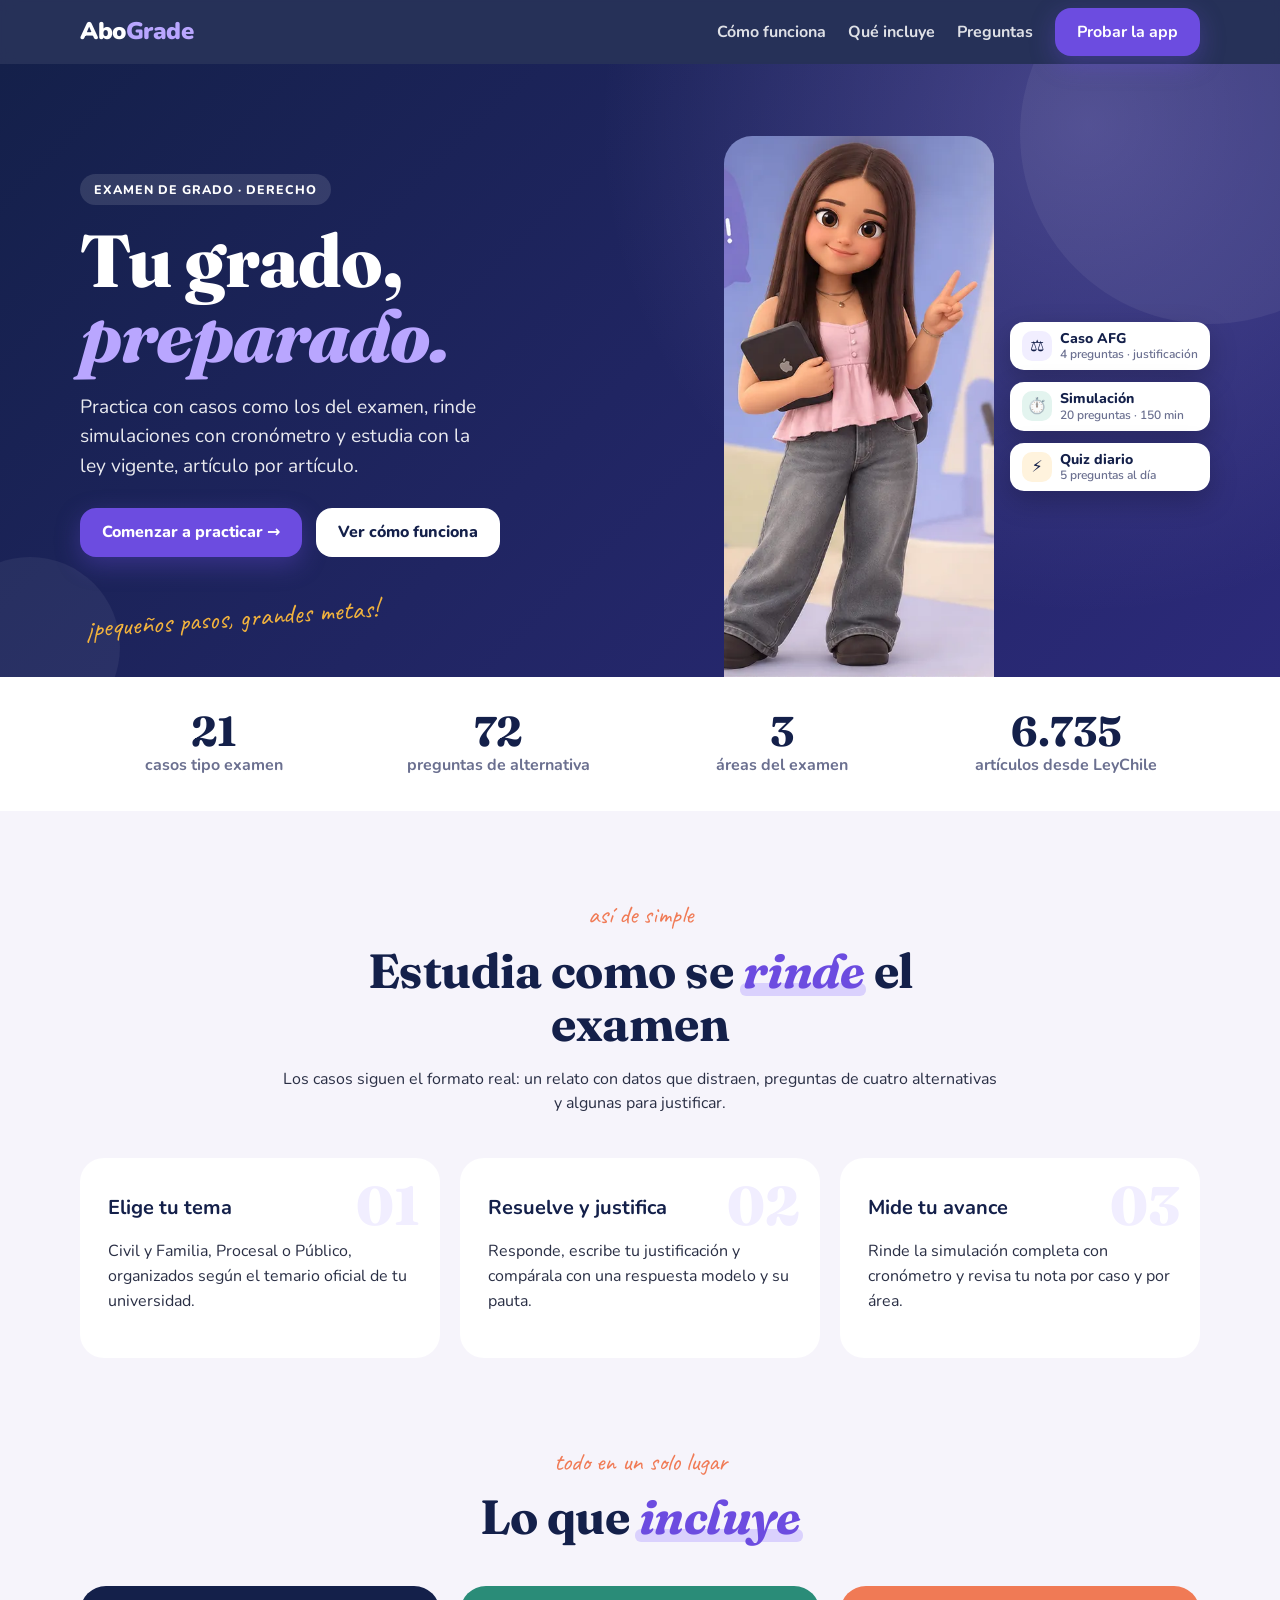
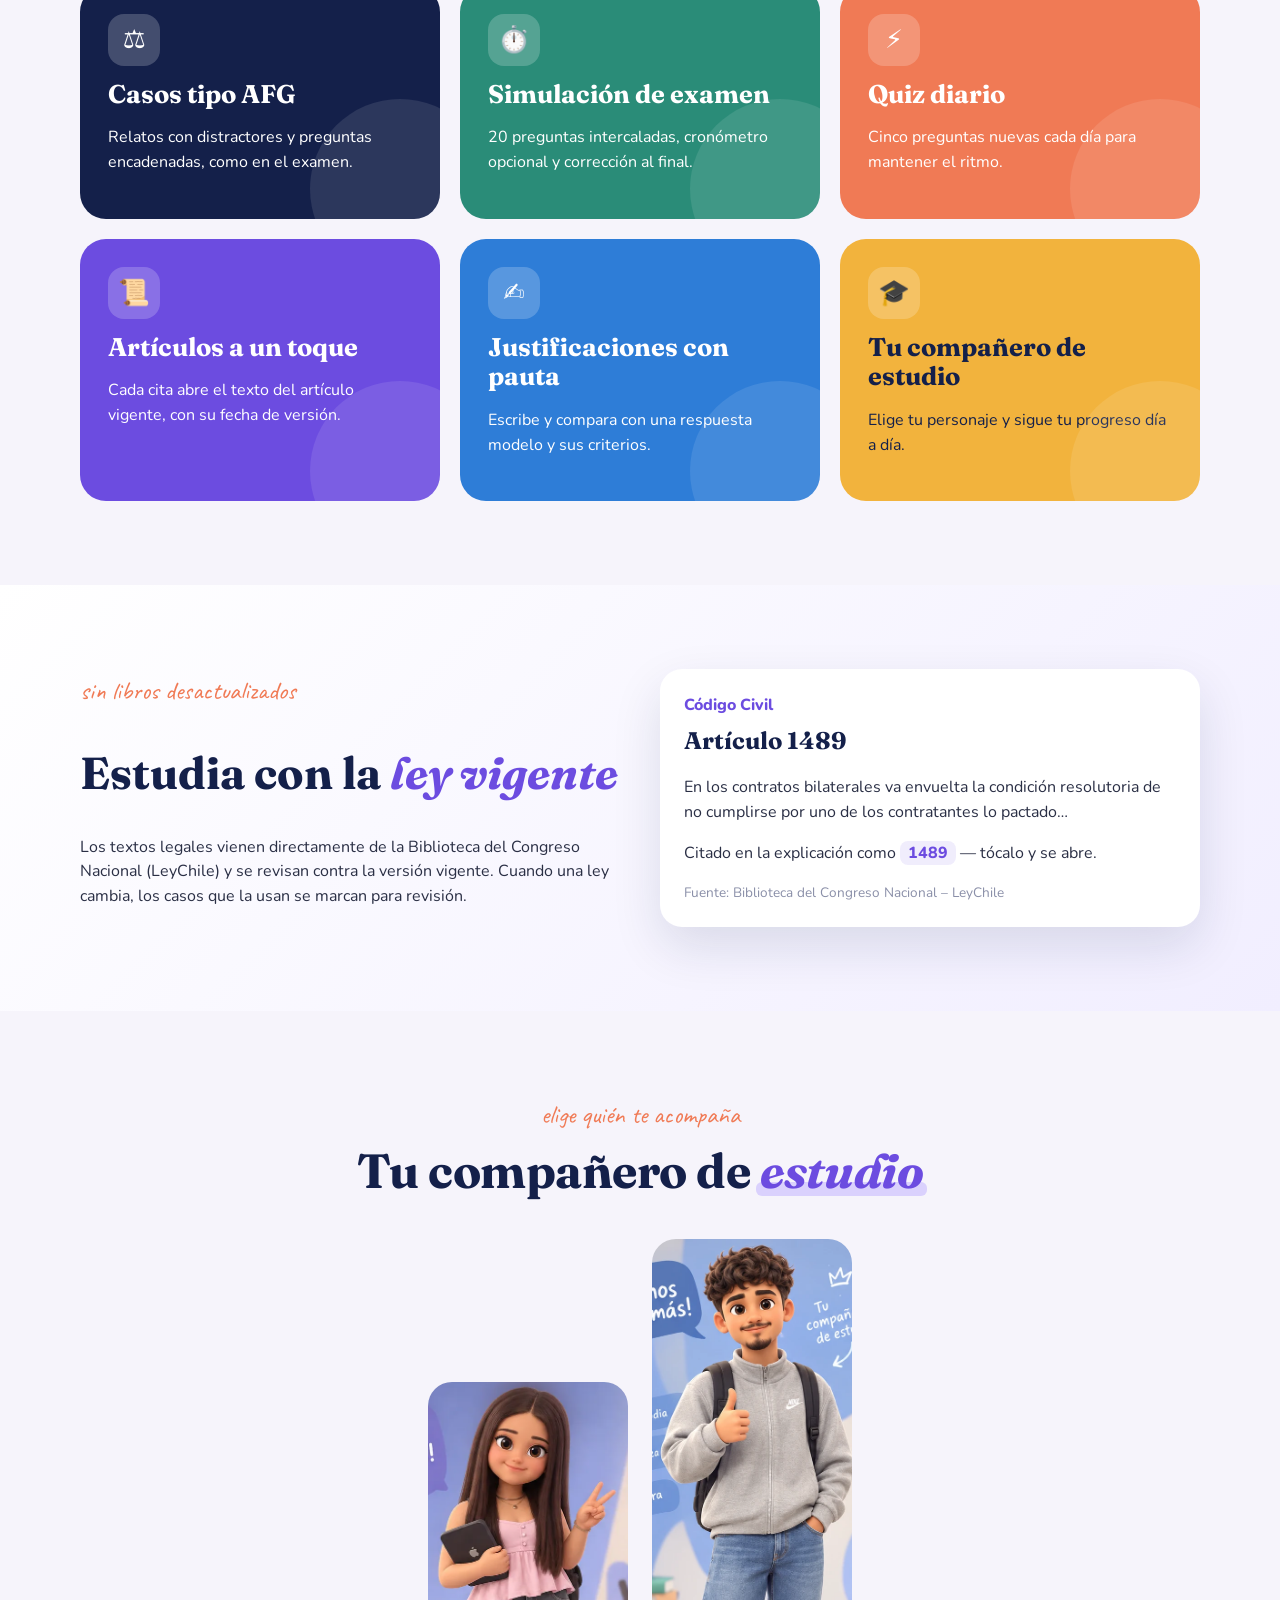
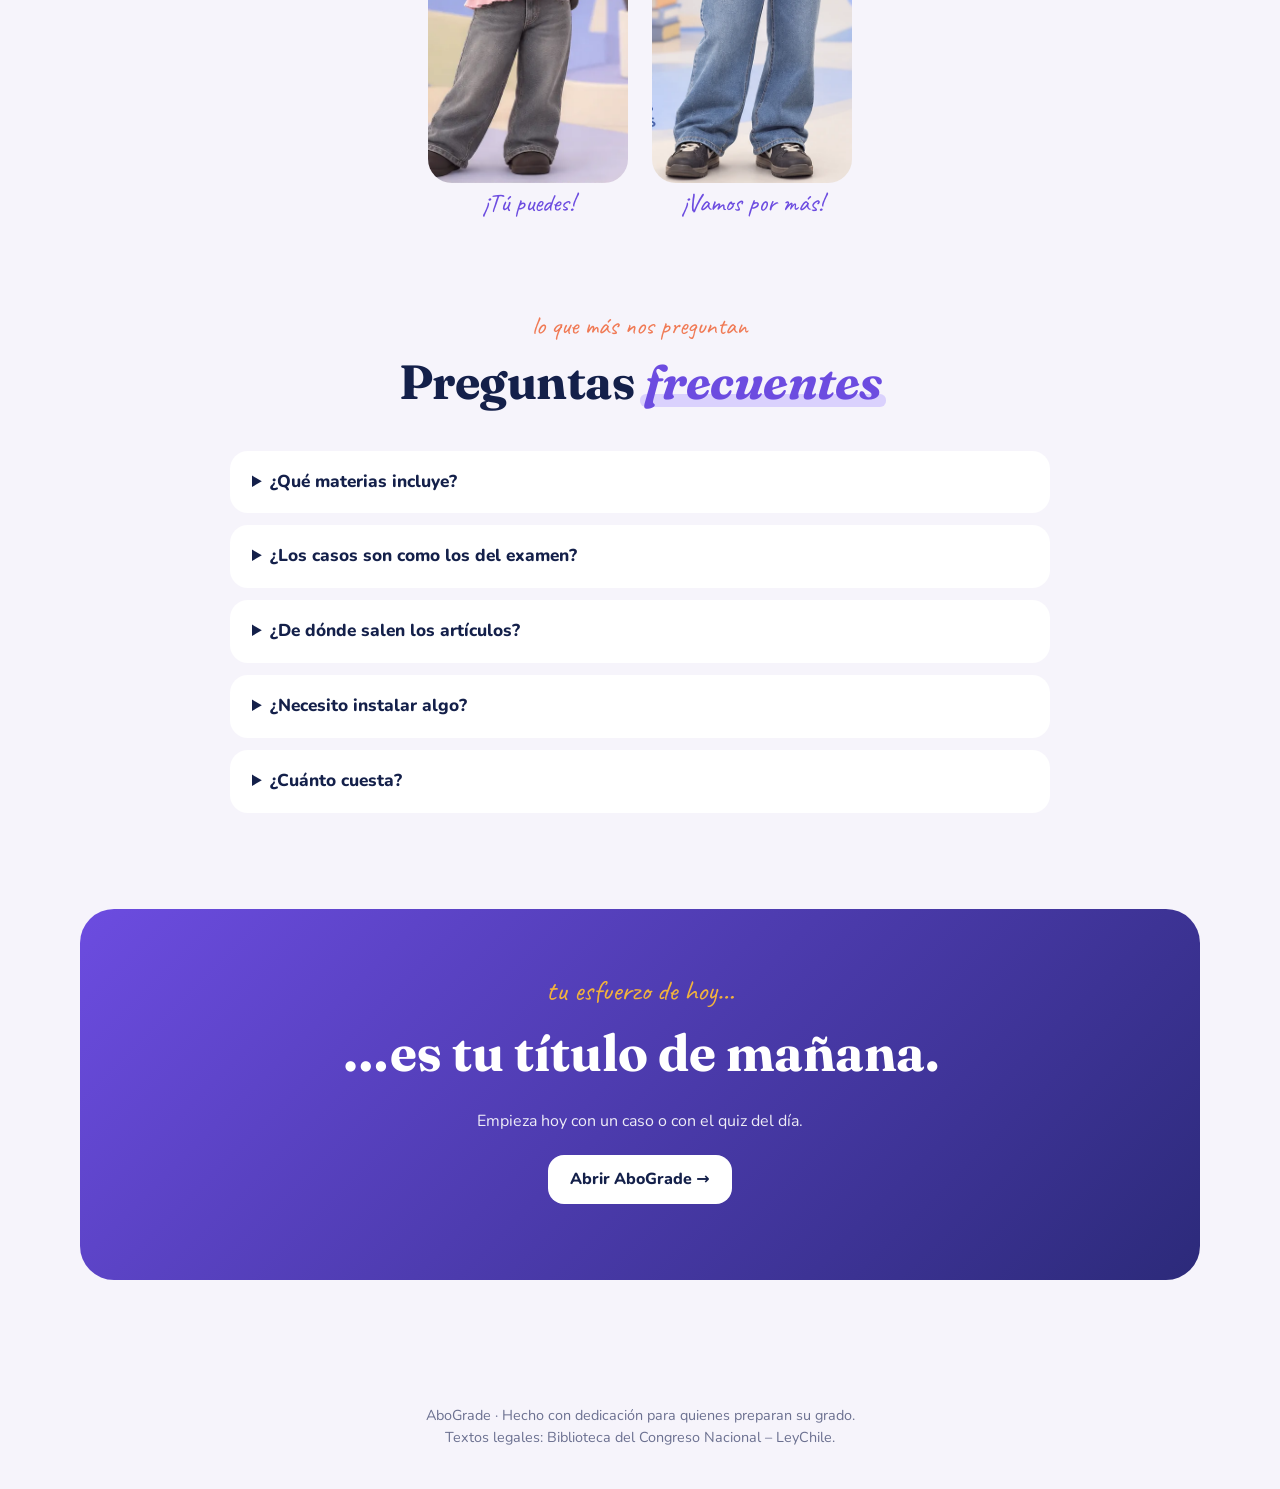
==== index.html @ 37ee451d "Publicacion de prueba: pagina publica y app AboGrade" ====
<!doctype html>
<html lang="es">
<head>
<meta charset="utf-8">
<meta name="viewport" content="width=device-width, initial-scale=1">
<meta name="robots" content="noindex, nofollow">
<title>AboGrade · Tu grado, preparado</title>
<meta name="description" content="Practica para el examen de grado de Derecho con casos tipo AFG, simulaciones de examen y artículos vigentes desde LeyChile.">
<link rel="preconnect" href="https://fonts.googleapis.com">
<link rel="preconnect" href="https://fonts.gstatic.com" crossorigin>
<link href="https://fonts.googleapis.com/css2?family=Caveat:wght@600;700&family=Fraunces:ital,opsz,wght@0,9..144,600;0,9..144,800;1,9..144,600;1,9..144,800&family=Nunito:wght@400;600;700;800;900&display=swap" rel="stylesheet">
<style>
  :root {
    --marino: #14204A; --marino2: #2C2A7A; --morado: #6C4CE0; --lila: #B9A6FF; --lila-suave: #F1EEFF;
    --coral: #F07A55; --verde: #2A8C78; --dorado: #F2B33D; --fondo: #F6F4FB; --texto: #2a2f45;
  }
  * { box-sizing: border-box; }
  html { scroll-behavior: smooth; }
  body { margin: 0; background: var(--fondo); color: var(--texto); font-family: 'Nunito', system-ui, sans-serif; line-height: 1.55; }
  a { color: inherit; }
  .contenedor { width: min(1120px, 100% - 32px); margin-inline: auto; }
  .serif { font-family: 'Fraunces', Georgia, serif; }
  .mano { font-family: 'Caveat', cursive; }
  em.marca { font-style: italic; color: var(--morado); position: relative; white-space: nowrap; }
  em.marca::after { content: ""; position: absolute; left: -2%; right: -2%; bottom: 0.08em; height: 0.28em; background: var(--lila); opacity: .45; z-index: -1; border-radius: 6px; }

  /* Navegación */
  nav { position: sticky; top: 0; z-index: 10; background: rgba(20,32,74,.92); backdrop-filter: blur(8px); }
  nav .contenedor { display: flex; align-items: center; justify-content: space-between; height: 64px; }
  .logo { font-weight: 900; font-size: 1.5rem; color: #fff; text-decoration: none; letter-spacing: -.5px; }
  .logo span { color: var(--lila); }
  .menu { display: flex; gap: 22px; align-items: center; }
  .menu a { color: #fff; text-decoration: none; font-weight: 700; opacity: .85; }
  .menu a:hover { opacity: 1; }
  .boton { display: inline-flex; align-items: center; gap: 8px; background: var(--morado); color: #fff !important; padding: 12px 22px; border-radius: 16px; font-weight: 800; text-decoration: none; opacity: 1 !important; box-shadow: 0 8px 24px rgba(108,76,224,.35); transition: transform .15s; }
  .boton:hover { transform: translateY(-2px); }
  .boton.claro { background: #fff; color: var(--marino) !important; box-shadow: none; }

  /* Portada */
  .portada { background: radial-gradient(circle at 85% 10%, rgba(185,166,255,.25), transparent 40%), linear-gradient(135deg, var(--marino), var(--marino2)); color: #fff; overflow: hidden; position: relative; }
  .portada .contenedor { display: grid; grid-template-columns: 1.15fr .85fr; gap: 24px; align-items: center; padding: 72px 0 0; }
  .etiqueta { display: inline-block; background: rgba(255,255,255,.12); padding: 6px 14px; border-radius: 999px; font-weight: 800; letter-spacing: .08em; font-size: .78rem; text-transform: uppercase; }
  .portada h1 { font-family: 'Fraunces', Georgia, serif; font-weight: 800; font-size: clamp(2.6rem, 6vw, 4.6rem); line-height: 1.02; margin: 18px 0 14px; letter-spacing: -1px; }
  .portada h1 em { font-style: italic; color: var(--lila); }
  .portada p.bajada { font-size: 1.2rem; max-width: 34ch; opacity: .9; }
  .acciones { display: flex; gap: 14px; flex-wrap: wrap; margin: 26px 0 40px; }
  .nota-mano { font-family: 'Caveat', cursive; font-size: 1.7rem; color: var(--dorado); transform: rotate(-4deg); display: inline-block; margin-left: 6px; }
  /* Personaje y, a su lado (nunca encima), tres tarjetas pequeñas */
  .escena { align-self: end; display: flex; align-items: center; justify-content: center; gap: 16px; }
  .escena img { width: min(280px, 58%); border-radius: 28px 28px 0 0; display: block; align-self: end; }
  .chips { display: flex; flex-direction: column; gap: 12px; }
  .flotante { background: #fff; color: var(--marino); border-radius: 14px; padding: 8px 12px; box-shadow: 0 10px 28px rgba(0,0,0,.22); font-weight: 800; font-size: .88rem; line-height: 1.25; display: flex; gap: 8px; align-items: center; animation: flotar 4s ease-in-out infinite; white-space: nowrap; }
  .flotante small { display: block; font-weight: 600; color: #6b7090; font-size: .75rem; }
  .flotante .ico { width: 30px; height: 30px; border-radius: 10px; display: grid; place-items: center; font-size: 1rem; flex: none; }
  .f2 { animation-delay: -1.5s; } .f3 { animation-delay: -3s; }
  @keyframes flotar { 50% { transform: translateY(-10px); } }
  .burbuja { position: absolute; border-radius: 50%; background: rgba(255,255,255,.06); }

  /* Cifras */
  .cifras { background: #fff; }
  .cifras .contenedor { display: grid; grid-template-columns: repeat(4, 1fr); gap: 16px; padding: 34px 0; text-align: center; }
  .cifra b { font-family: 'Fraunces', Georgia, serif; font-size: 2.6rem; color: var(--marino); display: block; line-height: 1; }
  .cifra span { color: #6b7090; font-weight: 700; }

  /* Secciones */
  section.bloque { padding: 84px 0; }
  .titulo-seccion { text-align: center; max-width: 720px; margin: 0 auto 42px; }
  .titulo-seccion h2 { font-family: 'Fraunces', Georgia, serif; font-size: clamp(2rem, 4vw, 3rem); color: var(--marino); line-height: 1.1; margin: 10px 0; letter-spacing: -.5px; }
  .titulo-seccion .mano { font-size: 1.6rem; color: var(--coral); }
  .pasos { display: grid; grid-template-columns: repeat(3, 1fr); gap: 20px; }
  .paso { background: #fff; border-radius: 24px; padding: 28px; position: relative; }
  .paso .num { font-family: 'Fraunces', Georgia, serif; font-size: 3.4rem; font-weight: 800; color: var(--lila-suave); position: absolute; right: 20px; top: 6px; }
  .paso h3 { color: var(--marino); margin: 6px 0; font-size: 1.25rem; }

  .tarjetas { display: grid; grid-template-columns: repeat(3, 1fr); gap: 20px; }
  .tarjeta { border-radius: 26px; padding: 28px; color: #fff; position: relative; overflow: hidden; min-height: 230px; }
  .tarjeta h3 { font-family: 'Fraunces', Georgia, serif; font-size: 1.6rem; margin: 14px 0 8px; line-height: 1.15; }
  .tarjeta .ico { font-size: 1.6rem; width: 52px; height: 52px; border-radius: 16px; background: rgba(255,255,255,.2); display: grid; place-items: center; }
  .tarjeta::after { content: ""; position: absolute; width: 180px; height: 180px; border-radius: 50%; background: rgba(255,255,255,.1); right: -50px; bottom: -60px; }
  .t-marino { background: var(--marino); } .t-coral { background: var(--coral); } .t-verde { background: var(--verde); }
  .t-morado { background: var(--morado); } .t-dorado { background: var(--dorado); color: var(--marino); } .t-azul { background: #2E7DD7; }

  .ley { background: linear-gradient(135deg, #fff, var(--lila-suave)); }
  .ley .contenedor { display: grid; grid-template-columns: 1fr 1fr; gap: 40px; align-items: center; }
  .ley h2 { font-family: 'Fraunces', Georgia, serif; font-size: clamp(2rem, 4vw, 2.8rem); color: var(--marino); line-height: 1.1; }
  .articulo { background: #fff; border-radius: 22px; padding: 24px; box-shadow: 0 20px 50px rgba(20,32,74,.12); }
  .articulo .norma { color: var(--morado); font-weight: 800; }
  .articulo h4 { font-family: 'Fraunces', Georgia, serif; font-size: 1.5rem; margin: 4px 0 10px; color: var(--marino); }
  .articulo .fuente { color: #8a8fa8; font-size: .85rem; margin-top: 12px; }
  .cita { background: rgba(108,76,224,.1); color: var(--morado); font-weight: 800; padding: 1px 8px; border-radius: 8px; }

  .personajes { display: flex; gap: 24px; justify-content: center; align-items: end; flex-wrap: wrap; }
  .personaje { text-align: center; }
  .personaje img { width: 200px; border-radius: 24px; display: block; }
  .personaje .mano { font-size: 1.6rem; color: var(--morado); }

  details { background: #fff; border-radius: 18px; padding: 18px 22px; margin-bottom: 12px; }
  summary { font-weight: 800; color: var(--marino); cursor: pointer; font-size: 1.08rem; }
  details p { margin: 10px 0 0; }

  .final { background: linear-gradient(135deg, var(--morado), var(--marino2)); color: #fff; text-align: center; border-radius: 34px; padding: 60px 24px; }
  .final h2 { font-family: 'Fraunces', Georgia, serif; font-size: clamp(2rem, 5vw, 3.2rem); margin: 0 0 10px; }
  footer { padding: 40px 0; color: #6b7090; font-size: .9rem; text-align: center; }

  @media (max-width: 860px) {
    .portada .contenedor, .ley .contenedor { grid-template-columns: 1fr; }
    .pasos, .tarjetas { grid-template-columns: 1fr; }
    .cifras .contenedor { grid-template-columns: repeat(2, 1fr); }
    .menu a:not(.boton) { display: none; }
    .escena { flex-direction: column; gap: 14px; }
    .escena img { width: min(260px, 72%); order: 2; }
    .chips { flex-direction: row; flex-wrap: wrap; justify-content: center; gap: 8px; order: 1; }
    .flotante { font-size: .8rem; padding: 6px 10px; }
    .flotante .ico { width: 26px; height: 26px; }
  }
</style>
</head>
<body>

<nav>
  <div class="contenedor">
    <a class="logo" href="#">Abo<span>Grade</span></a>
    <div class="menu">
      <a href="#como">Cómo funciona</a>
      <a href="#que">Qué incluye</a>
      <a href="#preguntas">Preguntas</a>
      <a class="boton" href="app/">Probar la app</a>
    </div>
  </div>
</nav>

<header class="portada">
  <div class="burbuja" style="width:380px;height:380px;right:-120px;top:-120px"></div>
  <div class="burbuja" style="width:180px;height:180px;left:-60px;bottom:-60px"></div>
  <div class="contenedor">
    <div>
      <span class="etiqueta">Examen de grado · Derecho</span>
      <h1>Tu grado,<br><em>preparado.</em></h1>
      <p class="bajada">Practica con casos como los del examen, rinde simulaciones con cronómetro y estudia con la ley vigente, artículo por artículo.</p>
      <div class="acciones">
        <a class="boton" href="app/">Comenzar a practicar →</a>
        <a class="boton claro" href="#como">Ver cómo funciona</a>
      </div>
      <span class="nota-mano">¡pequeños pasos, grandes metas!</span>
    </div>
    <div class="escena">
      <img src="img/chica.png" alt="Personaje de AboGrade con una tablet, haciendo el signo de la victoria">
      <div class="chips">
      <div class="flotante f1"><div class="ico" style="background:#F1EEFF">⚖️</div><div>Caso AFG<small>4 preguntas · justificación</small></div></div>
      <div class="flotante f2"><div class="ico" style="background:#E3F4EF">⏱️</div><div>Simulación<small>20 preguntas · 150 min</small></div></div>
      <div class="flotante f3"><div class="ico" style="background:#FFF3DD">⚡</div><div>Quiz diario<small>5 preguntas al día</small></div></div>
      </div>
    </div>
  </div>
</header>

<div class="cifras">
  <div class="contenedor">
    <div class="cifra"><b>21</b><span>casos tipo examen</span></div>
    <div class="cifra"><b>72</b><span>preguntas de alternativa</span></div>
    <div class="cifra"><b>3</b><span>áreas del examen</span></div>
    <div class="cifra"><b>6.735</b><span>artículos desde LeyChile</span></div>
  </div>
</div>

<section class="bloque" id="como">
  <div class="contenedor">
    <div class="titulo-seccion">
      <span class="mano">así de simple</span>
      <h2>Estudia como se <em class="marca">rinde</em> el examen</h2>
      <p>Los casos siguen el formato real: un relato con datos que distraen, preguntas de cuatro alternativas y algunas para justificar.</p>
    </div>
    <div class="pasos">
      <div class="paso"><span class="num">01</span><h3>Elige tu tema</h3><p>Civil y Familia, Procesal o Público, organizados según el temario oficial de tu universidad.</p></div>
      <div class="paso"><span class="num">02</span><h3>Resuelve y justifica</h3><p>Responde, escribe tu justificación y compárala con una respuesta modelo y su pauta.</p></div>
      <div class="paso"><span class="num">03</span><h3>Mide tu avance</h3><p>Rinde la simulación completa con cronómetro y revisa tu nota por caso y por área.</p></div>
    </div>
  </div>
</section>

<section class="bloque" id="que" style="padding-top:0">
  <div class="contenedor">
    <div class="titulo-seccion">
      <span class="mano">todo en un solo lugar</span>
      <h2>Lo que <em class="marca">incluye</em></h2>
    </div>
    <div class="tarjetas">
      <div class="tarjeta t-marino"><div class="ico">⚖️</div><h3>Casos tipo AFG</h3><p>Relatos con distractores y preguntas encadenadas, como en el examen.</p></div>
      <div class="tarjeta t-verde"><div class="ico">⏱️</div><h3>Simulación de examen</h3><p>20 preguntas intercaladas, cronómetro opcional y corrección al final.</p></div>
      <div class="tarjeta t-coral"><div class="ico">⚡</div><h3>Quiz diario</h3><p>Cinco preguntas nuevas cada día para mantener el ritmo.</p></div>
      <div class="tarjeta t-morado"><div class="ico">📜</div><h3>Artículos a un toque</h3><p>Cada cita abre el texto del artículo vigente, con su fecha de versión.</p></div>
      <div class="tarjeta t-azul"><div class="ico">✍️</div><h3>Justificaciones con pauta</h3><p>Escribe y compara con una respuesta modelo y sus criterios.</p></div>
      <div class="tarjeta t-dorado"><div class="ico">🎓</div><h3>Tu compañero de estudio</h3><p>Elige tu personaje y sigue tu progreso día a día.</p></div>
    </div>
  </div>
</section>

<section class="bloque ley">
  <div class="contenedor">
    <div>
      <span class="mano" style="font-size:1.6rem;color:var(--coral)">sin libros desactualizados</span>
      <h2>Estudia con la <em class="marca">ley vigente</em></h2>
      <p>Los textos legales vienen directamente de la Biblioteca del Congreso Nacional (LeyChile) y se revisan contra la versión vigente. Cuando una ley cambia, los casos que la usan se marcan para revisión.</p>
    </div>
    <div class="articulo">
      <div class="norma">Código Civil</div>
      <h4>Artículo 1489</h4>
      <p>En los contratos bilaterales va envuelta la condición resolutoria de no cumplirse por uno de los contratantes lo pactado…</p>
      <p>Citado en la explicación como <span class="cita">1489</span> — tócalo y se abre.</p>
      <div class="fuente">Fuente: Biblioteca del Congreso Nacional – LeyChile</div>
    </div>
  </div>
</section>

<section class="bloque">
  <div class="contenedor">
    <div class="titulo-seccion">
      <span class="mano">elige quién te acompaña</span>
      <h2>Tu compañero de <em class="marca">estudio</em></h2>
    </div>
    <div class="personajes">
      <div class="personaje"><img src="img/chica.png" alt="Personaje femenino de AboGrade"><span class="mano">¡Tú puedes!</span></div>
      <div class="personaje"><img src="img/chico.png" alt="Personaje masculino de AboGrade"><span class="mano">¡Vamos por más!</span></div>
    </div>
  </div>
</section>

<section class="bloque" id="preguntas" style="padding-top:0">
  <div class="contenedor" style="max-width:820px">
    <div class="titulo-seccion">
      <span class="mano">lo que más nos preguntan</span>
      <h2>Preguntas <em class="marca">frecuentes</em></h2>
    </div>
    <details><summary>¿Qué materias incluye?</summary><p>Derecho Civil y de Familia, Derecho Procesal y Derecho Público, siguiendo el temario oficial del examen de grado.</p></details>
    <details><summary>¿Los casos son como los del examen?</summary><p>Sí: siguen el formato de casos con preguntas de alternativa y preguntas para justificar, con un nivel de dificultad revisado por una estudiante que prepara su examen de grado.</p></details>
    <details><summary>¿De dónde salen los artículos?</summary><p>De LeyChile, el servicio oficial de la Biblioteca del Congreso Nacional, en su versión vigente.</p></details>
    <details><summary>¿Necesito instalar algo?</summary><p>No. Funciona desde el navegador del celular o el computador, y puedes agregarla a tu pantalla de inicio como una app.</p></details>
    <details><summary>¿Cuánto cuesta?</summary><p>Estamos en etapa de prueba. Los planes se anunciarán pronto.</p></details>
  </div>
</section>

<section class="bloque" id="probar" style="padding-top:0">
  <div class="contenedor">
    <div class="final">
      <span class="mano" style="font-size:1.8rem;color:var(--dorado)">tu esfuerzo de hoy…</span>
      <h2>…es tu título de mañana.</h2>
      <p style="opacity:.9">Empieza hoy con un caso o con el quiz del día.</p>
      <p style="margin-top:22px"><a class="boton claro" href="app/">Abrir AboGrade →</a></p>
    </div>
  </div>
</section>

<footer>
  <div class="contenedor">
    AboGrade · Hecho con dedicación para quienes preparan su grado.<br>
    Textos legales: Biblioteca del Congreso Nacional – LeyChile.
  </div>
</footer>

</body>
</html>
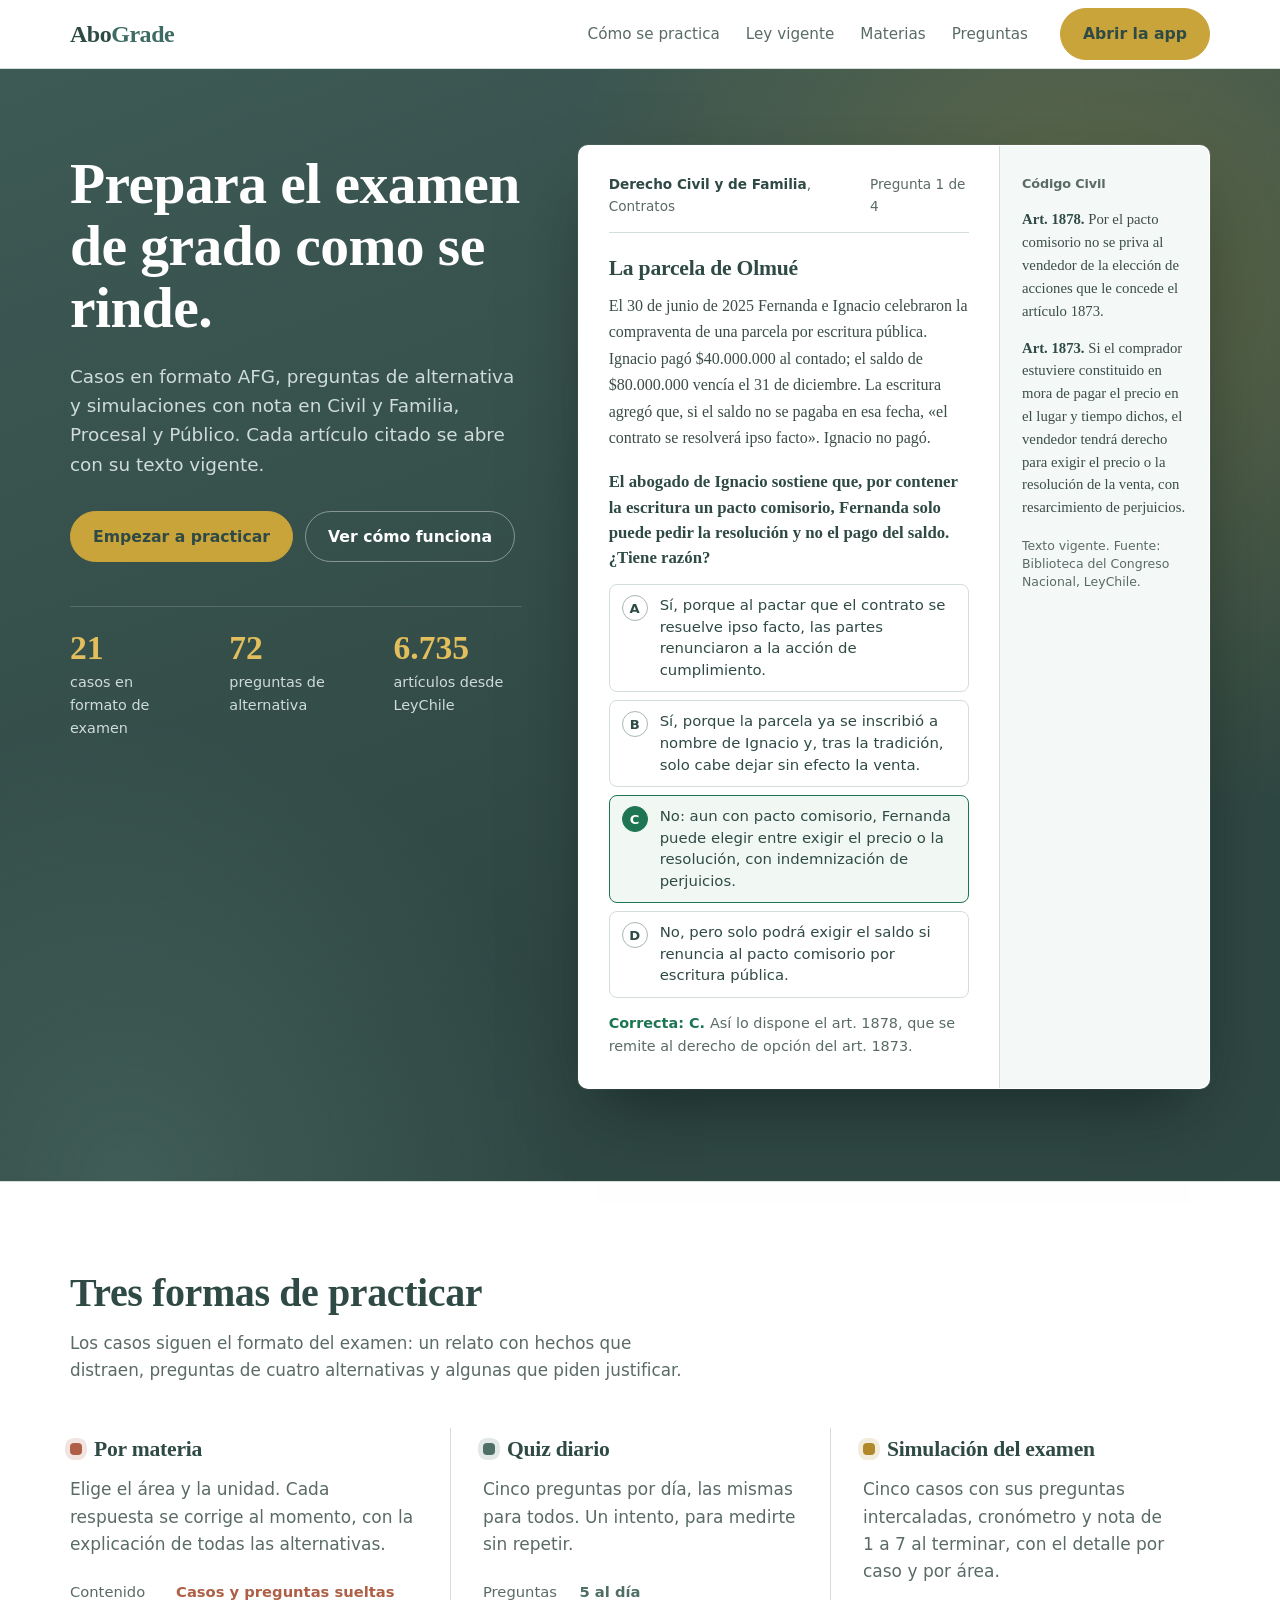
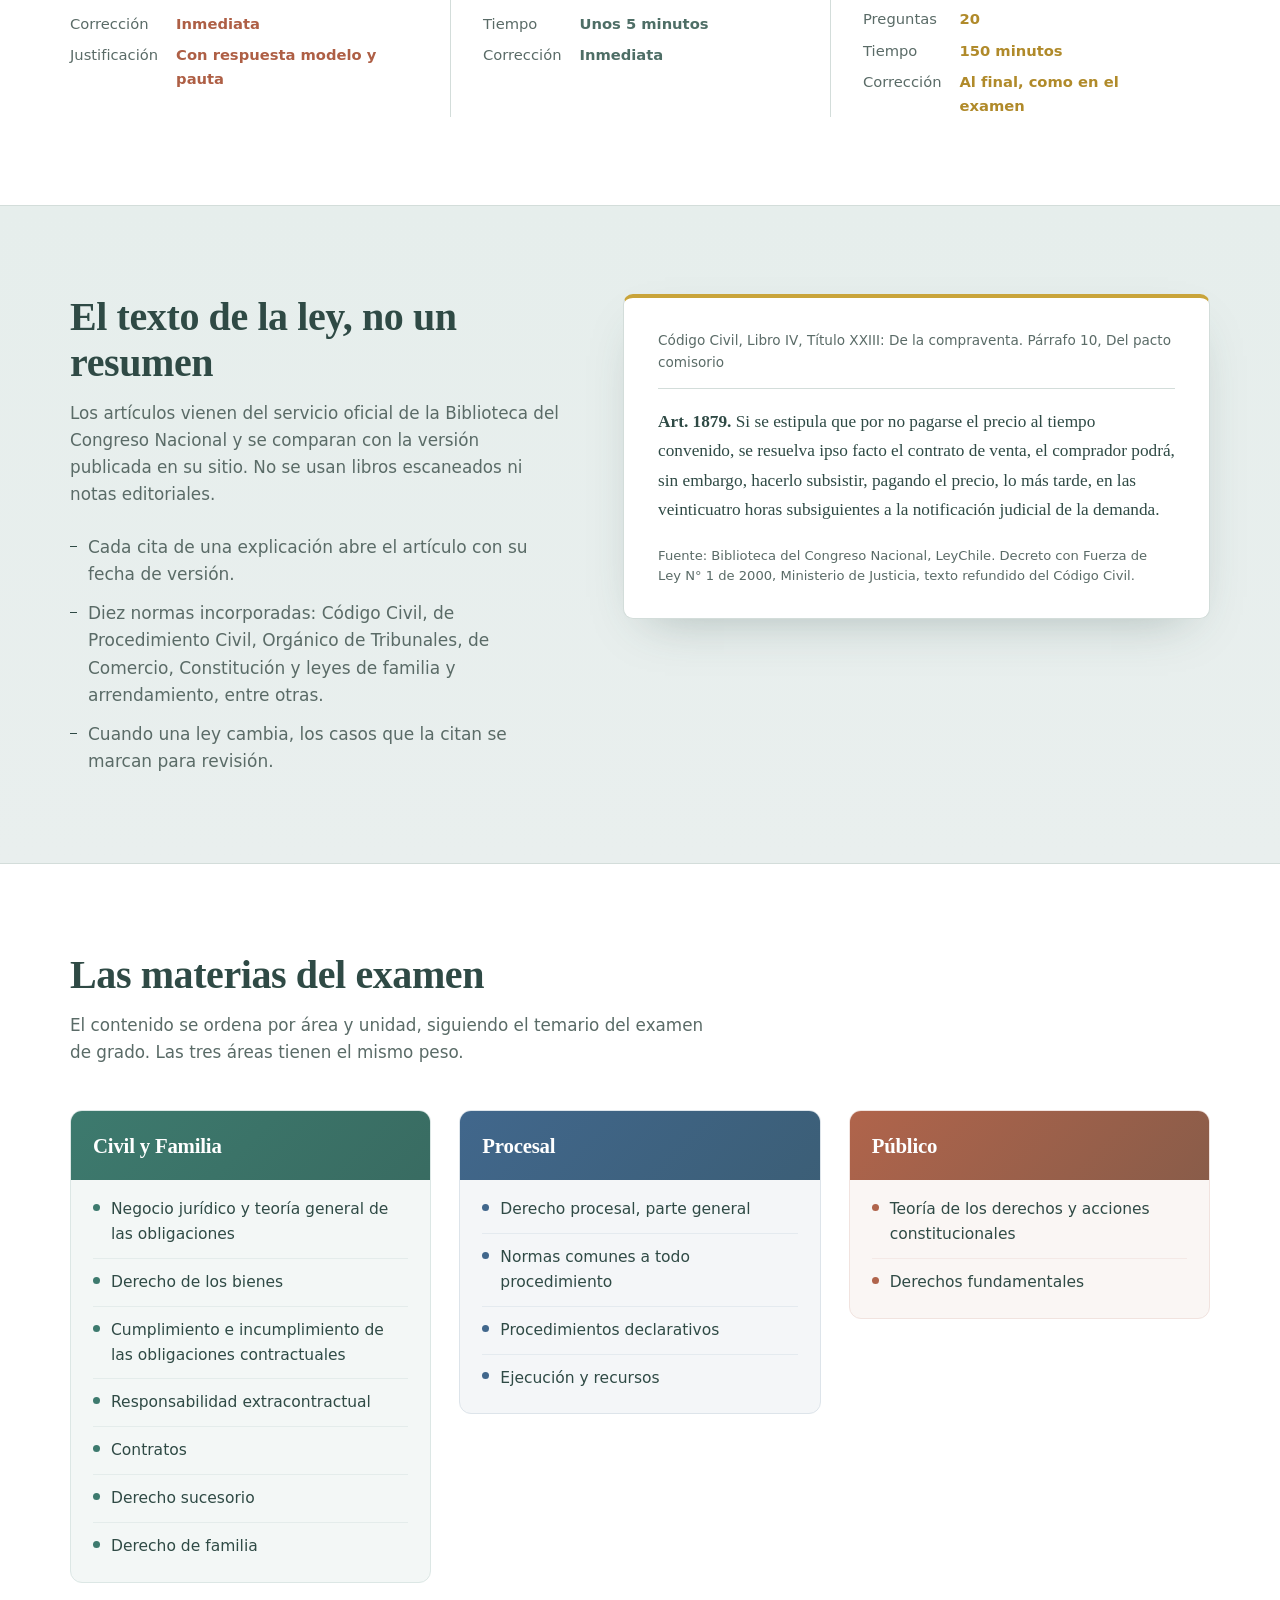
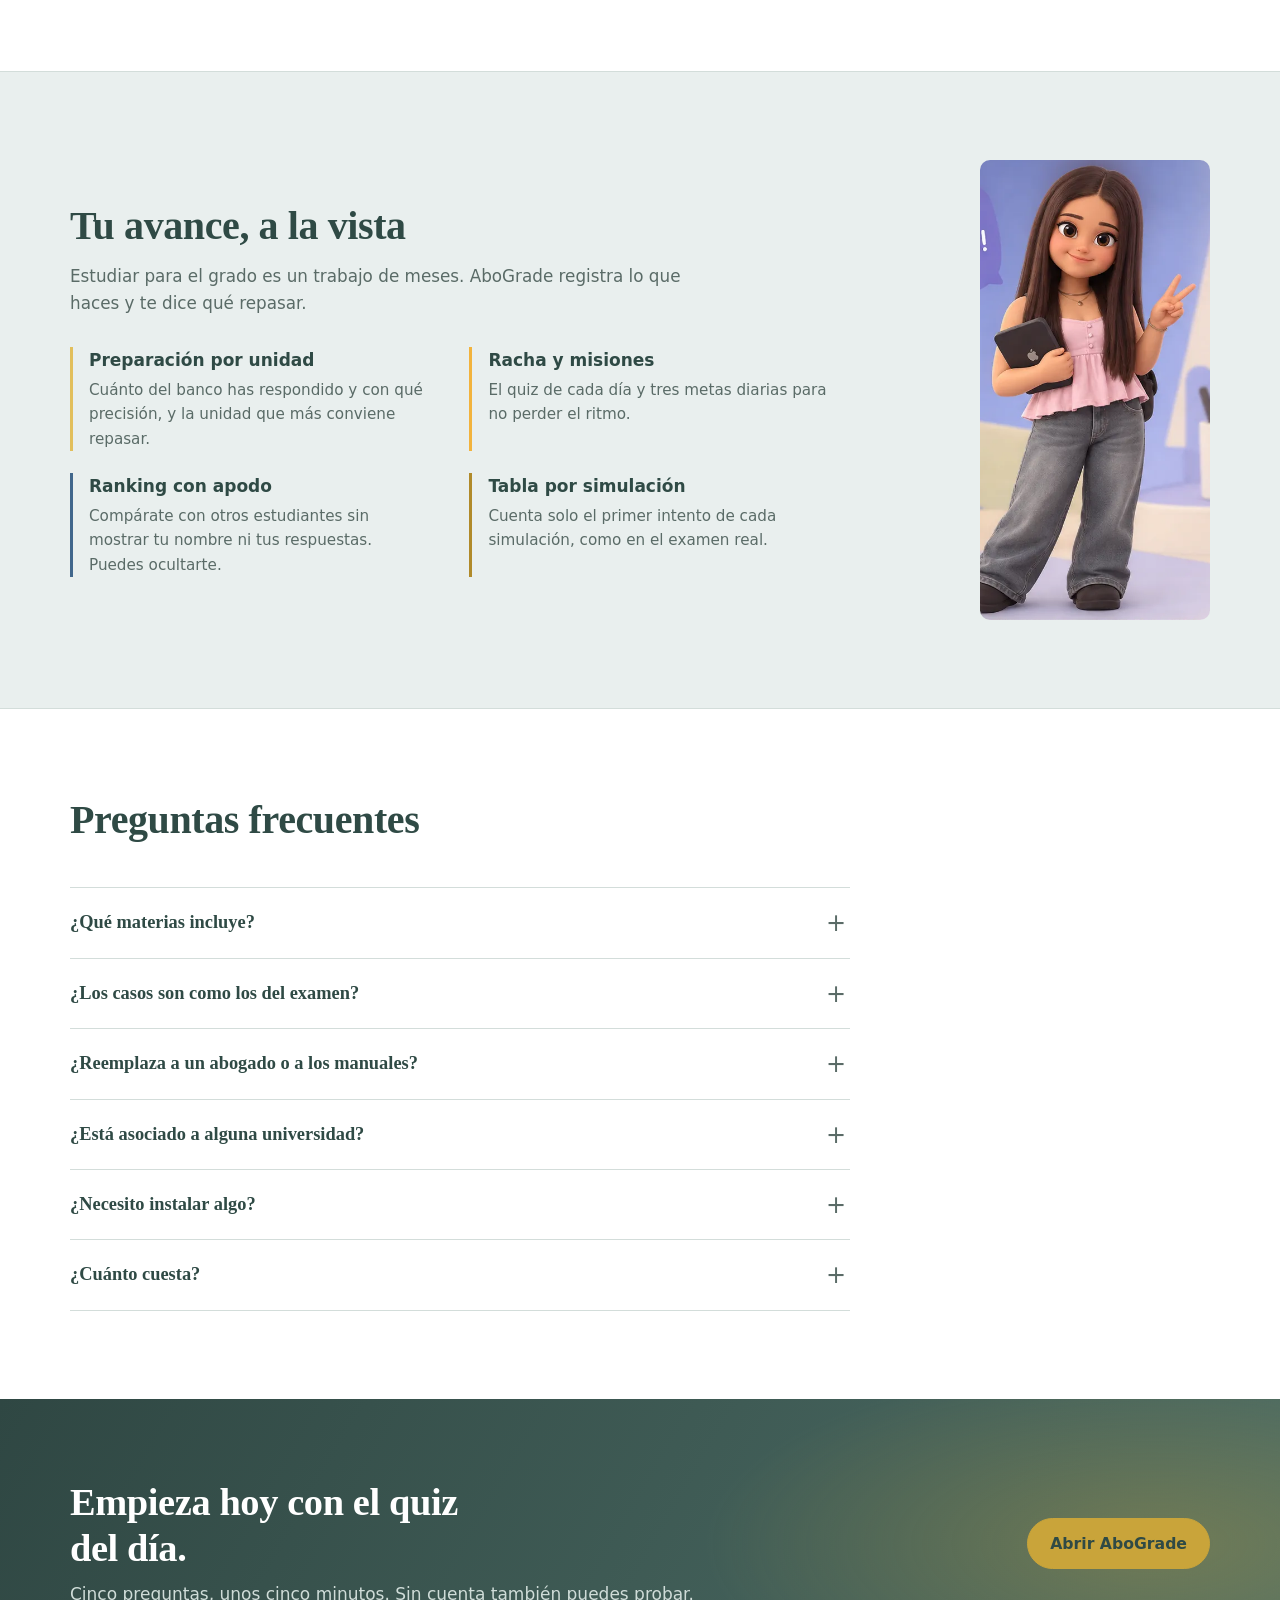
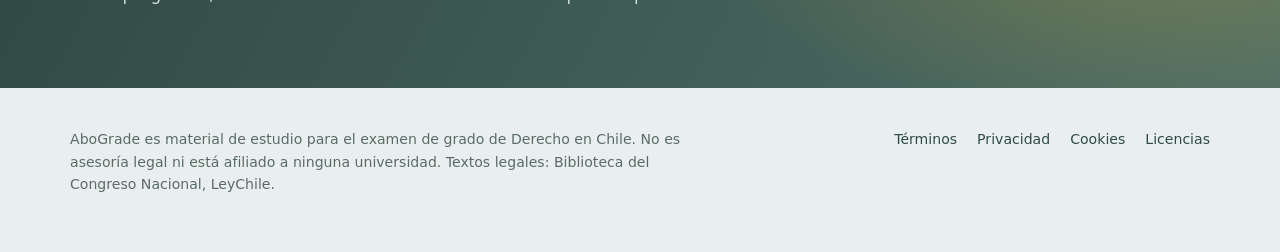
==== commit 5ecb052f: "Actualización 2026-10-26 08:56" ====
--- a/index.html
+++ b/index.html
@@ -4,256 +4,408 @@
 <meta charset="utf-8">
 <meta name="viewport" content="width=device-width, initial-scale=1">
 <meta name="robots" content="noindex, nofollow">
-<title>AboGrade · Tu grado, preparado</title>
-<meta name="description" content="Practica para el examen de grado de Derecho con casos tipo AFG, simulaciones de examen y artículos vigentes desde LeyChile.">
+<!-- Seguridad: esta página no ejecuta código; solo carga sus imágenes y las tipografías de Google Fonts. -->
+<meta http-equiv="Content-Security-Policy" content="default-src 'self'; script-src 'none'; style-src 'self' 'unsafe-inline' https://fonts.googleapis.com; font-src https://fonts.gstatic.com; img-src 'self' data:; object-src 'none'; base-uri 'self'; form-action 'none'">
+<meta name="referrer" content="strict-origin-when-cross-origin">
+<title>AboGrade · Preparación para el examen de grado de Derecho</title>
+<meta name="description" content="Practica el examen de grado de Derecho con casos en formato AFG, simulaciones con nota y el texto vigente de cada artículo, desde LeyChile.">
 <link rel="preconnect" href="https://fonts.googleapis.com">
 <link rel="preconnect" href="https://fonts.gstatic.com" crossorigin>
-<link href="https://fonts.googleapis.com/css2?family=Caveat:wght@600;700&family=Fraunces:ital,opsz,wght@0,9..144,600;0,9..144,800;1,9..144,600;1,9..144,800&family=Nunito:wght@400;600;700;800;900&display=swap" rel="stylesheet">
+<link href="https://fonts.googleapis.com/css2?family=Public+Sans:wght@400;500;600;700&family=Source+Serif+4:ital,opsz,wght@0,8..60,400;0,8..60,600;0,8..60,700;1,8..60,400&display=swap" rel="stylesheet">
 <style>
+  /*
+    AboGrade · página pública.
+    Idea: la portada es una hoja de examen real (caso, pregunta, alternativas y el
+    artículo que la resuelve, al margen como en un código). Todo lo demás es sobrio.
+    Letras: Source Serif 4 (títulos y texto legal) y Public Sans (interfaz).
+  */
   :root {
-    --marino: #14204A; --marino2: #2C2A7A; --morado: #6C4CE0; --lila: #B9A6FF; --lila-suave: #F1EEFF;
-    --coral: #F07A55; --verde: #2A8C78; --dorado: #F2B33D; --fondo: #F6F4FB; --texto: #2a2f45;
+    --tinta: #2F4A45;      /* verde pizarra: texto principal y franjas oscuras */
+    --papel: #E9EFEE;      /* gris verdoso */
+    --hoja: #FFFFFF;
+    --gris: #5A6B67;       /* texto secundario */
+    --linea: #D3DDDA;
+    --sello: #3E6B62;      /* verde medio: referencias y detalles */
+    --dorado: #C9A43A;     /* botones principales */
+    --correcto: #1D7553;
+    --noche: #2F4743;      /* fondo de la portada y el cierre */
+    --lila: #E2BF5C;       /* dorado claro sobre fondos oscuros */
+    --lila-suave: #E6EEEC;
+    /* Un color por área y por modo, los mismos de la app */
+    --civil: #3D7A6E; --procesal: #41678C; --publico: #B0644B;
+    --quiz: #4E6E66; --practica: #AE5F45; --simulacion: #B08A2A;
+    --serif: 'Source Serif 4', Georgia, 'Times New Roman', serif;
+    --sans: 'Public Sans', system-ui, -apple-system, 'Segoe UI', sans-serif;
   }
   * { box-sizing: border-box; }
   html { scroll-behavior: smooth; }
-  body { margin: 0; background: var(--fondo); color: var(--texto); font-family: 'Nunito', system-ui, sans-serif; line-height: 1.55; }
+  @media (prefers-reduced-motion: reduce) { html { scroll-behavior: auto; } }
+  body { margin: 0; background: var(--papel); color: var(--tinta); font: 17px/1.6 var(--sans); -webkit-font-smoothing: antialiased; }
   a { color: inherit; }
-  .contenedor { width: min(1120px, 100% - 32px); margin-inline: auto; }
-  .serif { font-family: 'Fraunces', Georgia, serif; }
-  .mano { font-family: 'Caveat', cursive; }
-  em.marca { font-style: italic; color: var(--morado); position: relative; white-space: nowrap; }
-  em.marca::after { content: ""; position: absolute; left: -2%; right: -2%; bottom: 0.08em; height: 0.28em; background: var(--lila); opacity: .45; z-index: -1; border-radius: 6px; }
+  a:focus-visible, summary:focus-visible { outline: 3px solid var(--sello); outline-offset: 3px; border-radius: 4px; }
+  .contenedor { width: min(1140px, 100% - 40px); margin-inline: auto; }
+  h1, h2, h3 { font-family: var(--serif); font-weight: 600; letter-spacing: -0.01em; margin: 0; }
+  p { margin: 0; }
 
   /* Navegación */
-  nav { position: sticky; top: 0; z-index: 10; background: rgba(20,32,74,.92); backdrop-filter: blur(8px); }
-  nav .contenedor { display: flex; align-items: center; justify-content: space-between; height: 64px; }
-  .logo { font-weight: 900; font-size: 1.5rem; color: #fff; text-decoration: none; letter-spacing: -.5px; }
-  .logo span { color: var(--lila); }
-  .menu { display: flex; gap: 22px; align-items: center; }
-  .menu a { color: #fff; text-decoration: none; font-weight: 700; opacity: .85; }
-  .menu a:hover { opacity: 1; }
-  .boton { display: inline-flex; align-items: center; gap: 8px; background: var(--morado); color: #fff !important; padding: 12px 22px; border-radius: 16px; font-weight: 800; text-decoration: none; opacity: 1 !important; box-shadow: 0 8px 24px rgba(108,76,224,.35); transition: transform .15s; }
-  .boton:hover { transform: translateY(-2px); }
-  .boton.claro { background: #fff; color: var(--marino) !important; box-shadow: none; }
-
-  /* Portada */
-  .portada { background: radial-gradient(circle at 85% 10%, rgba(185,166,255,.25), transparent 40%), linear-gradient(135deg, var(--marino), var(--marino2)); color: #fff; overflow: hidden; position: relative; }
-  .portada .contenedor { display: grid; grid-template-columns: 1.15fr .85fr; gap: 24px; align-items: center; padding: 72px 0 0; }
-  .etiqueta { display: inline-block; background: rgba(255,255,255,.12); padding: 6px 14px; border-radius: 999px; font-weight: 800; letter-spacing: .08em; font-size: .78rem; text-transform: uppercase; }
-  .portada h1 { font-family: 'Fraunces', Georgia, serif; font-weight: 800; font-size: clamp(2.6rem, 6vw, 4.6rem); line-height: 1.02; margin: 18px 0 14px; letter-spacing: -1px; }
-  .portada h1 em { font-style: italic; color: var(--lila); }
-  .portada p.bajada { font-size: 1.2rem; max-width: 34ch; opacity: .9; }
-  .acciones { display: flex; gap: 14px; flex-wrap: wrap; margin: 26px 0 40px; }
-  .nota-mano { font-family: 'Caveat', cursive; font-size: 1.7rem; color: var(--dorado); transform: rotate(-4deg); display: inline-block; margin-left: 6px; }
-  /* Personaje y, a su lado (nunca encima), tres tarjetas pequeñas */
-  .escena { align-self: end; display: flex; align-items: center; justify-content: center; gap: 16px; }
-  .escena img { width: min(280px, 58%); border-radius: 28px 28px 0 0; display: block; align-self: end; }
-  .chips { display: flex; flex-direction: column; gap: 12px; }
-  .flotante { background: #fff; color: var(--marino); border-radius: 14px; padding: 8px 12px; box-shadow: 0 10px 28px rgba(0,0,0,.22); font-weight: 800; font-size: .88rem; line-height: 1.25; display: flex; gap: 8px; align-items: center; animation: flotar 4s ease-in-out infinite; white-space: nowrap; }
-  .flotante small { display: block; font-weight: 600; color: #6b7090; font-size: .75rem; }
-  .flotante .ico { width: 30px; height: 30px; border-radius: 10px; display: grid; place-items: center; font-size: 1rem; flex: none; }
-  .f2 { animation-delay: -1.5s; } .f3 { animation-delay: -3s; }
-  @keyframes flotar { 50% { transform: translateY(-10px); } }
-  .burbuja { position: absolute; border-radius: 50%; background: rgba(255,255,255,.06); }
-
-  /* Cifras */
-  .cifras { background: #fff; }
-  .cifras .contenedor { display: grid; grid-template-columns: repeat(4, 1fr); gap: 16px; padding: 34px 0; text-align: center; }
-  .cifra b { font-family: 'Fraunces', Georgia, serif; font-size: 2.6rem; color: var(--marino); display: block; line-height: 1; }
-  .cifra span { color: #6b7090; font-weight: 700; }
+  .nav { background: var(--hoja); border-bottom: 1px solid var(--linea); position: sticky; top: 0; z-index: 10; }
+  .nav .contenedor { display: flex; align-items: center; gap: 32px; height: 68px; }
+  .marca { font-family: var(--serif); font-weight: 700; font-size: 1.5rem; text-decoration: none; letter-spacing: -0.02em; }
+  .marca span { color: var(--sello); }
+  .nav ul { display: flex; gap: 26px; list-style: none; margin: 0 0 0 auto; padding: 0; font-size: .95rem; font-weight: 500; }
+  .nav ul a { text-decoration: none; color: var(--gris); }
+  .nav ul a:hover { color: var(--tinta); }
+
+  .boton { display: inline-block; background: var(--dorado); color: var(--tinta); text-decoration: none; font-weight: 600; font-size: .98rem; padding: 12px 22px; border-radius: 999px; border: 1px solid var(--dorado); }
+  .boton:hover { background: #B8932C; border-color: #B8932C; }
+  .boton.secundario { background: transparent; color: var(--tinta); border-color: #A9B8B4; }
+  .boton.secundario:hover { border-color: var(--tinta); }
+  .boton.claro { background: var(--dorado); color: var(--tinta); border-color: var(--dorado); }
+
+  /* Portada: fondo nocturno con un brillo suave; la hoja de examen flota encima */
+  .portada {
+    padding: 76px 0 92px; color: #fff;
+    background:
+      radial-gradient(ellipse 60% 70% at 85% 20%, rgba(201,164,58,.28), transparent 70%),
+      radial-gradient(ellipse 50% 60% at 10% 100%, rgba(78,110,102,.55), transparent 70%),
+      linear-gradient(160deg, #3E5A55 0%, var(--noche) 70%);
+  }
+  .portada .contenedor { display: grid; grid-template-columns: 5fr 7fr; gap: 56px; align-items: start; }
+  .portada h1 { font-size: clamp(2.4rem, 4.6vw, 3.6rem); line-height: 1.08; margin-top: 8px; }
+  .bajada { font-size: 1.15rem; color: #CFDCD8; margin-top: 22px; max-width: 40ch; }
+  .acciones { display: flex; gap: 12px; flex-wrap: wrap; margin-top: 32px; }
+  .portada .boton { background: var(--dorado); color: var(--tinta); border-color: var(--dorado); }
+  .portada .boton:hover { background: #D6B24C; }
+  .portada .boton.secundario { background: transparent; color: #fff; border-color: rgba(255,255,255,.4); }
+  .portada .boton.secundario:hover { border-color: #fff; background: rgba(255,255,255,.06); }
+  .datos { display: grid; grid-template-columns: repeat(3, auto); justify-content: start; gap: 8px 36px; margin: 44px 0 0; padding-top: 24px; border-top: 1px solid rgba(255,255,255,.16); }
+  .datos dt { font-family: var(--serif); font-size: 2.1rem; font-weight: 600; line-height: 1; color: var(--lila); }
+  .datos dd { margin: 6px 0 0; color: #CFDCD8; font-size: .9rem; max-width: 14ch; }
+  .portada .hoja { color: var(--tinta); box-shadow: 0 30px 70px -20px rgba(10,25,22,.65), 0 0 0 1px rgba(255,255,255,.06); border-color: transparent; }
+  .datos div { display: flex; flex-direction: column; }
+
+  /* La hoja de examen */
+  .hoja { background: var(--hoja); border: 1px solid var(--linea); border-radius: 10px; box-shadow: 0 1px 2px rgba(47,74,69,.05), 0 18px 40px -18px rgba(47,74,69,.25); display: grid; grid-template-columns: 1fr 210px; }
+  .hoja-cuerpo { padding: 28px 30px 30px; }
+  .hoja-cabeza { display: flex; justify-content: space-between; gap: 12px; font-size: .85rem; color: var(--gris); padding-bottom: 14px; border-bottom: 1px solid var(--linea); }
+  .hoja-cabeza b { color: var(--tinta); font-weight: 600; }
+  .hoja h2 { font-size: 1.35rem; margin: 18px 0 8px; }
+  .relato { font-family: var(--serif); font-size: 1rem; line-height: 1.65; color: #3B4D49; }
+  .enunciado { font-family: var(--serif); font-weight: 600; font-size: 1.05rem; line-height: 1.5; margin: 18px 0 14px; }
+  .opciones { list-style: none; margin: 0; padding: 0; display: grid; gap: 8px; }
+  .opciones li { display: grid; grid-template-columns: 28px 1fr; gap: 10px; align-items: start; padding: 10px 12px; border: 1px solid var(--linea); border-radius: 8px; font-size: .93rem; line-height: 1.45; }
+  .opciones .letra { width: 26px; height: 26px; border-radius: 50%; border: 1px solid #A9B8B4; display: grid; place-items: center; font-weight: 600; font-size: .82rem; }
+  .opciones li.correcta { border-color: var(--correcto); background: #F1F8F4; }
+  .opciones li.correcta .letra { background: var(--correcto); border-color: var(--correcto); color: #fff; }
+  .veredicto { margin-top: 14px; font-size: .9rem; color: var(--correcto); font-weight: 600; }
+  .veredicto span { color: var(--gris); font-weight: 400; }
+  .ref { font-weight: 600; color: var(--sello); white-space: nowrap; }
+
+  /* Columna al margen, como las notas de un código */
+  .margen { border-left: 1px solid var(--linea); padding: 28px 22px; background: #F4F8F7; border-radius: 0 10px 10px 0; font-size: .86rem; }
+  .margen h3 { font-family: var(--sans); font-size: .8rem; font-weight: 600; color: var(--gris); margin-bottom: 14px; }
+  .margen p { font-family: var(--serif); font-size: .92rem; line-height: 1.55; color: #3B4D49; }
+  .margen p + p { margin-top: 14px; }
+  .margen b { color: var(--tinta); }
+  .margen small { display: block; margin-top: 18px; color: var(--gris); font-size: .78rem; line-height: 1.45; }
 
   /* Secciones */
-  section.bloque { padding: 84px 0; }
-  .titulo-seccion { text-align: center; max-width: 720px; margin: 0 auto 42px; }
-  .titulo-seccion h2 { font-family: 'Fraunces', Georgia, serif; font-size: clamp(2rem, 4vw, 3rem); color: var(--marino); line-height: 1.1; margin: 10px 0; letter-spacing: -.5px; }
-  .titulo-seccion .mano { font-size: 1.6rem; color: var(--coral); }
-  .pasos { display: grid; grid-template-columns: repeat(3, 1fr); gap: 20px; }
-  .paso { background: #fff; border-radius: 24px; padding: 28px; position: relative; }
-  .paso .num { font-family: 'Fraunces', Georgia, serif; font-size: 3.4rem; font-weight: 800; color: var(--lila-suave); position: absolute; right: 20px; top: 6px; }
-  .paso h3 { color: var(--marino); margin: 6px 0; font-size: 1.25rem; }
-
-  .tarjetas { display: grid; grid-template-columns: repeat(3, 1fr); gap: 20px; }
-  .tarjeta { border-radius: 26px; padding: 28px; color: #fff; position: relative; overflow: hidden; min-height: 230px; }
-  .tarjeta h3 { font-family: 'Fraunces', Georgia, serif; font-size: 1.6rem; margin: 14px 0 8px; line-height: 1.15; }
-  .tarjeta .ico { font-size: 1.6rem; width: 52px; height: 52px; border-radius: 16px; background: rgba(255,255,255,.2); display: grid; place-items: center; }
-  .tarjeta::after { content: ""; position: absolute; width: 180px; height: 180px; border-radius: 50%; background: rgba(255,255,255,.1); right: -50px; bottom: -60px; }
-  .t-marino { background: var(--marino); } .t-coral { background: var(--coral); } .t-verde { background: var(--verde); }
-  .t-morado { background: var(--morado); } .t-dorado { background: var(--dorado); color: var(--marino); } .t-azul { background: #2E7DD7; }
-
-  .ley { background: linear-gradient(135deg, #fff, var(--lila-suave)); }
-  .ley .contenedor { display: grid; grid-template-columns: 1fr 1fr; gap: 40px; align-items: center; }
-  .ley h2 { font-family: 'Fraunces', Georgia, serif; font-size: clamp(2rem, 4vw, 2.8rem); color: var(--marino); line-height: 1.1; }
-  .articulo { background: #fff; border-radius: 22px; padding: 24px; box-shadow: 0 20px 50px rgba(20,32,74,.12); }
-  .articulo .norma { color: var(--morado); font-weight: 800; }
-  .articulo h4 { font-family: 'Fraunces', Georgia, serif; font-size: 1.5rem; margin: 4px 0 10px; color: var(--marino); }
-  .articulo .fuente { color: #8a8fa8; font-size: .85rem; margin-top: 12px; }
-  .cita { background: rgba(108,76,224,.1); color: var(--morado); font-weight: 800; padding: 1px 8px; border-radius: 8px; }
-
-  .personajes { display: flex; gap: 24px; justify-content: center; align-items: end; flex-wrap: wrap; }
-  .personaje { text-align: center; }
-  .personaje img { width: 200px; border-radius: 24px; display: block; }
-  .personaje .mano { font-size: 1.6rem; color: var(--morado); }
-
-  details { background: #fff; border-radius: 18px; padding: 18px 22px; margin-bottom: 12px; }
-  summary { font-weight: 800; color: var(--marino); cursor: pointer; font-size: 1.08rem; }
-  details p { margin: 10px 0 0; }
-
-  .final { background: linear-gradient(135deg, var(--morado), var(--marino2)); color: #fff; text-align: center; border-radius: 34px; padding: 60px 24px; }
-  .final h2 { font-family: 'Fraunces', Georgia, serif; font-size: clamp(2rem, 5vw, 3.2rem); margin: 0 0 10px; }
-  footer { padding: 40px 0; color: #6b7090; font-size: .9rem; text-align: center; }
-
-  @media (max-width: 860px) {
-    .portada .contenedor, .ley .contenedor { grid-template-columns: 1fr; }
-    .pasos, .tarjetas { grid-template-columns: 1fr; }
-    .cifras .contenedor { grid-template-columns: repeat(2, 1fr); }
-    .menu a:not(.boton) { display: none; }
-    .escena { flex-direction: column; gap: 14px; }
-    .escena img { width: min(260px, 72%); order: 2; }
-    .chips { flex-direction: row; flex-wrap: wrap; justify-content: center; gap: 8px; order: 1; }
-    .flotante { font-size: .8rem; padding: 6px 10px; }
-    .flotante .ico { width: 26px; height: 26px; }
+  .seccion { padding: 88px 0; border-top: 1px solid var(--linea); scroll-margin-top: 68px; }
+  .seccion.blanca { background: var(--hoja); }
+  .encabezado { max-width: 640px; margin-bottom: 44px; }
+  .encabezado h2 { font-size: clamp(1.9rem, 3.2vw, 2.5rem); line-height: 1.15; }
+  .encabezado p { margin-top: 14px; color: var(--gris); font-size: 1.05rem; }
+
+  /* Tres formas de practicar: columnas separadas por una línea, con su ficha */
+  .modos { display: grid; grid-template-columns: repeat(3, 1fr); }
+  .modo { padding: 4px 32px 0; border-left: 1px solid var(--linea); --color: var(--tinta); }
+  .modo:first-child { padding-left: 0; border-left: 0; }
+  .modo.m-practica { --color: var(--practica); }
+  .modo.m-quiz { --color: var(--quiz); }
+  .modo.m-simulacion { --color: var(--simulacion); }
+  .modo h3 { font-size: 1.35rem; display: flex; align-items: center; gap: 12px; }
+  .modo h3::before { content: ""; width: 12px; height: 12px; border-radius: 4px; background: var(--color); box-shadow: 0 0 0 5px color-mix(in srgb, var(--color) 16%, transparent); flex: none; }
+  .ficha dd { color: var(--color); }
+  .modo > p { margin-top: 10px; color: var(--gris); }
+  .ficha { margin: 22px 0 0; display: grid; grid-template-columns: auto 1fr; gap: 8px 18px; font-size: .92rem; }
+  .ficha dt { color: var(--gris); }
+  .ficha dd { margin: 0; font-weight: 600; }
+  .seccion.ley { background: linear-gradient(180deg, var(--lila-suave), var(--papel)); }
+  .ley .codigo { box-shadow: 0 20px 50px -24px rgba(47,74,69,.35); border-top: 4px solid var(--dorado); }
+
+  /* Ley vigente */
+  .ley .contenedor { display: grid; grid-template-columns: 5fr 6fr; gap: 64px; align-items: start; }
+  .ley .encabezado { margin-bottom: 0; }
+  .codigo { background: var(--hoja); border: 1px solid var(--linea); border-radius: 10px; padding: 32px 34px; }
+  .codigo .titulo-norma { font-size: .85rem; color: var(--gris); padding-bottom: 14px; border-bottom: 1px solid var(--linea); margin-bottom: 18px; }
+  .codigo p { font-family: var(--serif); font-size: 1.08rem; line-height: 1.7; max-width: 60ch; }
+  .codigo p + p { margin-top: 16px; }
+  .codigo .fuente { font-family: var(--sans); font-size: .82rem; color: var(--gris); margin-top: 22px; line-height: 1.5; }
+  .lista-ley { margin: 26px 0 0; padding: 0; list-style: none; display: grid; gap: 12px; }
+  .lista-ley li { padding-left: 18px; position: relative; color: var(--gris); }
+  .lista-ley li::before { content: ""; position: absolute; left: 0; top: .7em; width: 7px; height: 1px; background: var(--tinta); }
+
+  /* Materias del temario */
+  .materias { display: grid; grid-template-columns: repeat(3, 1fr); gap: 28px; align-items: start; }
+  .area { --color: var(--civil); background: color-mix(in srgb, var(--color) 6%, #fff); border: 1px solid color-mix(in srgb, var(--color) 18%, #fff); border-radius: 12px; overflow: hidden; }
+  .area.a-procesal { --color: var(--procesal); }
+  .area.a-publico { --color: var(--publico); }
+  .materias h3 { font-size: 1.3rem; padding: 18px 22px; color: #fff; background: linear-gradient(135deg, var(--color), color-mix(in srgb, var(--color) 70%, #2F4A45)); }
+  .materias ul { list-style: none; margin: 0; padding: 6px 22px 12px; }
+  .materias li { padding: 11px 0 11px 18px; border-bottom: 1px solid color-mix(in srgb, var(--color) 14%, #fff); font-size: .97rem; position: relative; }
+  .materias li:last-child { border-bottom: 0; }
+  .materias li::before { content: ""; position: absolute; left: 0; top: 1.15em; width: 7px; height: 7px; border-radius: 50%; background: var(--color); }
+
+  /* Constancia (juego) */
+  .constancia .contenedor { display: grid; grid-template-columns: 7fr 3fr; gap: 56px; align-items: center; }
+  .constancia .encabezado { margin-bottom: 0; }
+  .constancia dl { margin: 30px 0 0; display: grid; grid-template-columns: repeat(2, minmax(0, 1fr)); gap: 22px 40px; }
+  .constancia dl > div { padding-left: 16px; border-left: 3px solid var(--lila); }
+  .constancia dl > div:nth-child(2) { border-color: #F2B33D; }
+  .constancia dl > div:nth-child(3) { border-color: var(--procesal); }
+  .constancia dl > div:nth-child(4) { border-color: var(--simulacion); }
+  .constancia dt { font-weight: 600; }
+  .constancia dd { margin: 4px 0 0; color: var(--gris); font-size: .95rem; }
+  .constancia img { width: 100%; max-width: 230px; display: block; margin-left: auto; border-radius: 10px; }
+
+  /* Preguntas frecuentes */
+  .faq { max-width: 780px; }
+  details { border-bottom: 1px solid var(--linea); }
+  details:first-of-type { border-top: 1px solid var(--linea); }
+  summary { cursor: pointer; list-style: none; padding: 20px 36px 20px 0; position: relative; font-family: var(--serif); font-weight: 600; font-size: 1.15rem; }
+  summary::-webkit-details-marker { display: none; }
+  summary::after { content: "+"; position: absolute; right: 4px; top: 16px; font-family: var(--sans); font-size: 1.5rem; font-weight: 400; color: var(--gris); }
+  details[open] summary::after { content: "–"; }
+  details p { padding: 0 0 22px; color: var(--gris); max-width: 66ch; }
+
+  /* Cierre */
+  .cierre { color: #fff; padding: 80px 0; background: radial-gradient(ellipse 50% 90% at 90% 50%, rgba(201,164,58,.3), transparent 70%), linear-gradient(120deg, var(--noche), #4E6E66); }
+  .cierre .contenedor { display: flex; justify-content: space-between; align-items: center; gap: 32px; flex-wrap: wrap; }
+  .cierre h2 { font-size: clamp(1.8rem, 3.2vw, 2.4rem); max-width: 22ch; line-height: 1.2; }
+  .cierre p { color: #CFDCD8; margin-top: 10px; }
+
+  footer { padding: 40px 0 56px; font-size: .88rem; color: var(--gris); }
+  footer .contenedor { display: grid; grid-template-columns: 1fr auto; gap: 18px 40px; }
+  footer nav { display: flex; gap: 20px; flex-wrap: wrap; }
+  footer nav a { text-decoration: none; font-weight: 500; color: var(--tinta); }
+  footer nav a:hover { text-decoration: underline; }
+  footer p { max-width: 70ch; }
+
+  @media (max-width: 980px) {
+    .portada .contenedor, .ley .contenedor, .constancia .contenedor { grid-template-columns: 1fr; gap: 44px; }
+    .constancia img { margin: 0; max-width: 180px; }
+  }
+  @media (max-width: 760px) {
+    body { font-size: 16px; }
+    .nav ul { display: none; }
+    .nav .boton { margin-left: auto; }
+    .portada { padding: 44px 0 64px; }
+    .hoja { grid-template-columns: 1fr; }
+    .margen { border-left: 0; border-top: 1px solid var(--linea); border-radius: 0 0 10px 10px; }
+    .hoja-cuerpo { padding: 22px 20px 24px; }
+    .datos { grid-template-columns: repeat(3, 1fr); gap: 8px 16px; }
+    .datos dt { font-size: 1.6rem; }
+    .modos, .materias { grid-template-columns: 1fr; gap: 0; }
+    .modo, .modo:first-child { padding: 26px 0; border-left: 0; border-top: 1px solid var(--linea); }
+    .materias { gap: 36px; }
+    .constancia dl { grid-template-columns: 1fr; }
+    .seccion { padding: 64px 0; }
+    footer .contenedor { grid-template-columns: 1fr; }
   }
 </style>
 </head>
 <body>
 
-<nav>
-  <div class="contenedor">
-    <a class="logo" href="#">Abo<span>Grade</span></a>
-    <div class="menu">
-      <a href="#como">Cómo funciona</a>
-      <a href="#que">Qué incluye</a>
-      <a href="#preguntas">Preguntas</a>
-      <a class="boton" href="app/">Probar la app</a>
-    </div>
-  </div>
-</nav>
-
-<header class="portada">
-  <div class="burbuja" style="width:380px;height:380px;right:-120px;top:-120px"></div>
-  <div class="burbuja" style="width:180px;height:180px;left:-60px;bottom:-60px"></div>
+<header class="nav">
+  <div class="contenedor">
+    <a class="marca" href="#">Abo<span>Grade</span></a>
+    <ul>
+      <li><a href="#practica">Cómo se practica</a></li>
+      <li><a href="#ley">Ley vigente</a></li>
+      <li><a href="#materias">Materias</a></li>
+      <li><a href="#preguntas">Preguntas</a></li>
+    </ul>
+    <a class="boton" href="app/">Abrir la app</a>
+  </div>
+</header>
+
+<main>
+<section class="portada">
   <div class="contenedor">
     <div>
-      <span class="etiqueta">Examen de grado · Derecho</span>
-      <h1>Tu grado,<br><em>preparado.</em></h1>
-      <p class="bajada">Practica con casos como los del examen, rinde simulaciones con cronómetro y estudia con la ley vigente, artículo por artículo.</p>
+      <h1>Prepara el examen de grado como se rinde.</h1>
+      <p class="bajada">Casos en formato AFG, preguntas de alternativa y simulaciones con nota en Civil y Familia, Procesal y Público. Cada artículo citado se abre con su texto vigente.</p>
       <div class="acciones">
-        <a class="boton" href="app/">Comenzar a practicar →</a>
-        <a class="boton claro" href="#como">Ver cómo funciona</a>
-      </div>
-      <span class="nota-mano">¡pequeños pasos, grandes metas!</span>
-    </div>
-    <div class="escena">
-      <img src="img/chica.png" alt="Personaje de AboGrade con una tablet, haciendo el signo de la victoria">
-      <div class="chips">
-      <div class="flotante f1"><div class="ico" style="background:#F1EEFF">⚖️</div><div>Caso AFG<small>4 preguntas · justificación</small></div></div>
-      <div class="flotante f2"><div class="ico" style="background:#E3F4EF">⏱️</div><div>Simulación<small>20 preguntas · 150 min</small></div></div>
-      <div class="flotante f3"><div class="ico" style="background:#FFF3DD">⚡</div><div>Quiz diario<small>5 preguntas al día</small></div></div>
-      </div>
-    </div>
-  </div>
-</header>
-
-<div class="cifras">
-  <div class="contenedor">
-    <div class="cifra"><b>21</b><span>casos tipo examen</span></div>
-    <div class="cifra"><b>72</b><span>preguntas de alternativa</span></div>
-    <div class="cifra"><b>3</b><span>áreas del examen</span></div>
-    <div class="cifra"><b>6.735</b><span>artículos desde LeyChile</span></div>
-  </div>
-</div>
-
-<section class="bloque" id="como">
-  <div class="contenedor">
-    <div class="titulo-seccion">
-      <span class="mano">así de simple</span>
-      <h2>Estudia como se <em class="marca">rinde</em> el examen</h2>
-      <p>Los casos siguen el formato real: un relato con datos que distraen, preguntas de cuatro alternativas y algunas para justificar.</p>
-    </div>
-    <div class="pasos">
-      <div class="paso"><span class="num">01</span><h3>Elige tu tema</h3><p>Civil y Familia, Procesal o Público, organizados según el temario oficial de tu universidad.</p></div>
-      <div class="paso"><span class="num">02</span><h3>Resuelve y justifica</h3><p>Responde, escribe tu justificación y compárala con una respuesta modelo y su pauta.</p></div>
-      <div class="paso"><span class="num">03</span><h3>Mide tu avance</h3><p>Rinde la simulación completa con cronómetro y revisa tu nota por caso y por área.</p></div>
-    </div>
-  </div>
-</section>
-
-<section class="bloque" id="que" style="padding-top:0">
-  <div class="contenedor">
-    <div class="titulo-seccion">
-      <span class="mano">todo en un solo lugar</span>
-      <h2>Lo que <em class="marca">incluye</em></h2>
-    </div>
-    <div class="tarjetas">
-      <div class="tarjeta t-marino"><div class="ico">⚖️</div><h3>Casos tipo AFG</h3><p>Relatos con distractores y preguntas encadenadas, como en el examen.</p></div>
-      <div class="tarjeta t-verde"><div class="ico">⏱️</div><h3>Simulación de examen</h3><p>20 preguntas intercaladas, cronómetro opcional y corrección al final.</p></div>
-      <div class="tarjeta t-coral"><div class="ico">⚡</div><h3>Quiz diario</h3><p>Cinco preguntas nuevas cada día para mantener el ritmo.</p></div>
-      <div class="tarjeta t-morado"><div class="ico">📜</div><h3>Artículos a un toque</h3><p>Cada cita abre el texto del artículo vigente, con su fecha de versión.</p></div>
-      <div class="tarjeta t-azul"><div class="ico">✍️</div><h3>Justificaciones con pauta</h3><p>Escribe y compara con una respuesta modelo y sus criterios.</p></div>
-      <div class="tarjeta t-dorado"><div class="ico">🎓</div><h3>Tu compañero de estudio</h3><p>Elige tu personaje y sigue tu progreso día a día.</p></div>
-    </div>
-  </div>
-</section>
-
-<section class="bloque ley">
+        <a class="boton" href="app/">Empezar a practicar</a>
+        <a class="boton secundario" href="#practica">Ver cómo funciona</a>
+      </div>
+      <dl class="datos">
+        <div><dt>21</dt><dd>casos en formato de examen</dd></div>
+        <div><dt>72</dt><dd>preguntas de alternativa</dd></div>
+        <div><dt>6.735</dt><dd>artículos desde LeyChile</dd></div>
+      </dl>
+    </div>
+
+    <figure class="hoja" style="margin:0" aria-label="Ejemplo de una pregunta corregida en AboGrade">
+      <div class="hoja-cuerpo">
+        <div class="hoja-cabeza"><span><b>Derecho Civil y de Familia</b>, Contratos</span><span>Pregunta 1 de 4</span></div>
+        <h2>La parcela de Olmué</h2>
+        <p class="relato">El 30 de junio de 2025 Fernanda e Ignacio celebraron la compraventa de una parcela por escritura pública. Ignacio pagó $40.000.000 al contado; el saldo de $80.000.000 vencía el 31 de diciembre. La escritura agregó que, si el saldo no se pagaba en esa fecha, «el contrato se resolverá ipso facto». Ignacio no pagó.</p>
+        <p class="enunciado">El abogado de Ignacio sostiene que, por contener la escritura un pacto comisorio, Fernanda solo puede pedir la resolución y no el pago del saldo. ¿Tiene razón?</p>
+        <ol class="opciones">
+          <li><span class="letra">A</span><span>Sí, porque al pactar que el contrato se resuelve ipso facto, las partes renunciaron a la acción de cumplimiento.</span></li>
+          <li><span class="letra">B</span><span>Sí, porque la parcela ya se inscribió a nombre de Ignacio y, tras la tradición, solo cabe dejar sin efecto la venta.</span></li>
+          <li class="correcta"><span class="letra" aria-label="C, respuesta correcta">C</span><span>No: aun con pacto comisorio, Fernanda puede elegir entre exigir el precio o la resolución, con indemnización de perjuicios.</span></li>
+          <li><span class="letra">D</span><span>No, pero solo podrá exigir el saldo si renuncia al pacto comisorio por escritura pública.</span></li>
+        </ol>
+        <p class="veredicto">Correcta: C. <span>Así lo dispone el <span class="ref">art. 1878</span>, que se remite al derecho de opción del <span class="ref">art. 1873</span>.</span></p>
+      </div>
+      <aside class="margen" aria-label="Artículos citados">
+        <h3>Código Civil</h3>
+        <p><b>Art. 1878.</b> Por el pacto comisorio no se priva al vendedor de la elección de acciones que le concede el artículo 1873.</p>
+        <p><b>Art. 1873.</b> Si el comprador estuviere constituido en mora de pagar el precio en el lugar y tiempo dichos, el vendedor tendrá derecho para exigir el precio o la resolución de la venta, con resarcimiento de perjuicios.</p>
+        <small>Texto vigente. Fuente: Biblioteca del Congreso Nacional, LeyChile.</small>
+      </aside>
+    </figure>
+  </div>
+</section>
+
+<section class="seccion blanca" id="practica">
+  <div class="contenedor">
+    <div class="encabezado">
+      <h2>Tres formas de practicar</h2>
+      <p>Los casos siguen el formato del examen: un relato con hechos que distraen, preguntas de cuatro alternativas y algunas que piden justificar.</p>
+    </div>
+    <div class="modos">
+      <div class="modo m-practica">
+        <h3>Por materia</h3>
+        <p>Elige el área y la unidad. Cada respuesta se corrige al momento, con la explicación de todas las alternativas.</p>
+        <dl class="ficha"><dt>Contenido</dt><dd>Casos y preguntas sueltas</dd><dt>Corrección</dt><dd>Inmediata</dd><dt>Justificación</dt><dd>Con respuesta modelo y pauta</dd></dl>
+      </div>
+      <div class="modo m-quiz">
+        <h3>Quiz diario</h3>
+        <p>Cinco preguntas por día, las mismas para todos. Un intento, para medirte sin repetir.</p>
+        <dl class="ficha"><dt>Preguntas</dt><dd>5 al día</dd><dt>Tiempo</dt><dd>Unos 5 minutos</dd><dt>Corrección</dt><dd>Inmediata</dd></dl>
+      </div>
+      <div class="modo m-simulacion">
+        <h3>Simulación del examen</h3>
+        <p>Cinco casos con sus preguntas intercaladas, cronómetro y nota de 1 a 7 al terminar, con el detalle por caso y por área.</p>
+        <dl class="ficha"><dt>Preguntas</dt><dd>20</dd><dt>Tiempo</dt><dd>150 minutos</dd><dt>Corrección</dt><dd>Al final, como en el examen</dd></dl>
+      </div>
+    </div>
+  </div>
+</section>
+
+<section class="seccion ley" id="ley">
+  <div class="contenedor">
+    <div class="encabezado">
+      <h2>El texto de la ley, no un resumen</h2>
+      <p>Los artículos vienen del servicio oficial de la Biblioteca del Congreso Nacional y se comparan con la versión publicada en su sitio. No se usan libros escaneados ni notas editoriales.</p>
+      <ul class="lista-ley">
+        <li>Cada cita de una explicación abre el artículo con su fecha de versión.</li>
+        <li>Diez normas incorporadas: Código Civil, de Procedimiento Civil, Orgánico de Tribunales, de Comercio, Constitución y leyes de familia y arrendamiento, entre otras.</li>
+        <li>Cuando una ley cambia, los casos que la citan se marcan para revisión.</li>
+      </ul>
+    </div>
+    <article class="codigo">
+      <div class="titulo-norma">Código Civil, Libro IV, Título XXIII: De la compraventa. Párrafo 10, Del pacto comisorio</div>
+      <p><b>Art. 1879.</b> Si se estipula que por no pagarse el precio al tiempo convenido, se resuelva ipso facto el contrato de venta, el comprador podrá, sin embargo, hacerlo subsistir, pagando el precio, lo más tarde, en las veinticuatro horas subsiguientes a la notificación judicial de la demanda.</p>
+      <p class="fuente">Fuente: Biblioteca del Congreso Nacional, LeyChile. Decreto con Fuerza de Ley N° 1 de 2000, Ministerio de Justicia, texto refundido del Código Civil.</p>
+    </article>
+  </div>
+</section>
+
+<section class="seccion blanca" id="materias">
+  <div class="contenedor">
+    <div class="encabezado">
+      <h2>Las materias del examen</h2>
+      <p>El contenido se ordena por área y unidad, siguiendo el temario del examen de grado. Las tres áreas tienen el mismo peso.</p>
+    </div>
+    <div class="materias">
+      <div class="area">
+        <h3>Civil y Familia</h3>
+        <ul>
+          <li>Negocio jurídico y teoría general de las obligaciones</li>
+          <li>Derecho de los bienes</li>
+          <li>Cumplimiento e incumplimiento de las obligaciones contractuales</li>
+          <li>Responsabilidad extracontractual</li>
+          <li>Contratos</li>
+          <li>Derecho sucesorio</li>
+          <li>Derecho de familia</li>
+        </ul>
+      </div>
+      <div class="area a-procesal">
+        <h3>Procesal</h3>
+        <ul>
+          <li>Derecho procesal, parte general</li>
+          <li>Normas comunes a todo procedimiento</li>
+          <li>Procedimientos declarativos</li>
+          <li>Ejecución y recursos</li>
+        </ul>
+      </div>
+      <div class="area a-publico">
+        <h3>Público</h3>
+        <ul>
+          <li>Teoría de los derechos y acciones constitucionales</li>
+          <li>Derechos fundamentales</li>
+        </ul>
+      </div>
+    </div>
+  </div>
+</section>
+
+<section class="seccion constancia">
   <div class="contenedor">
     <div>
-      <span class="mano" style="font-size:1.6rem;color:var(--coral)">sin libros desactualizados</span>
-      <h2>Estudia con la <em class="marca">ley vigente</em></h2>
-      <p>Los textos legales vienen directamente de la Biblioteca del Congreso Nacional (LeyChile) y se revisan contra la versión vigente. Cuando una ley cambia, los casos que la usan se marcan para revisión.</p>
-    </div>
-    <div class="articulo">
-      <div class="norma">Código Civil</div>
-      <h4>Artículo 1489</h4>
-      <p>En los contratos bilaterales va envuelta la condición resolutoria de no cumplirse por uno de los contratantes lo pactado…</p>
-      <p>Citado en la explicación como <span class="cita">1489</span> — tócalo y se abre.</p>
-      <div class="fuente">Fuente: Biblioteca del Congreso Nacional – LeyChile</div>
-    </div>
-  </div>
-</section>
-
-<section class="bloque">
-  <div class="contenedor">
-    <div class="titulo-seccion">
-      <span class="mano">elige quién te acompaña</span>
-      <h2>Tu compañero de <em class="marca">estudio</em></h2>
-    </div>
-    <div class="personajes">
-      <div class="personaje"><img src="img/chica.png" alt="Personaje femenino de AboGrade"><span class="mano">¡Tú puedes!</span></div>
-      <div class="personaje"><img src="img/chico.png" alt="Personaje masculino de AboGrade"><span class="mano">¡Vamos por más!</span></div>
-    </div>
-  </div>
-</section>
-
-<section class="bloque" id="preguntas" style="padding-top:0">
-  <div class="contenedor" style="max-width:820px">
-    <div class="titulo-seccion">
-      <span class="mano">lo que más nos preguntan</span>
-      <h2>Preguntas <em class="marca">frecuentes</em></h2>
-    </div>
-    <details><summary>¿Qué materias incluye?</summary><p>Derecho Civil y de Familia, Derecho Procesal y Derecho Público, siguiendo el temario oficial del examen de grado.</p></details>
-    <details><summary>¿Los casos son como los del examen?</summary><p>Sí: siguen el formato de casos con preguntas de alternativa y preguntas para justificar, con un nivel de dificultad revisado por una estudiante que prepara su examen de grado.</p></details>
-    <details><summary>¿De dónde salen los artículos?</summary><p>De LeyChile, el servicio oficial de la Biblioteca del Congreso Nacional, en su versión vigente.</p></details>
-    <details><summary>¿Necesito instalar algo?</summary><p>No. Funciona desde el navegador del celular o el computador, y puedes agregarla a tu pantalla de inicio como una app.</p></details>
-    <details><summary>¿Cuánto cuesta?</summary><p>Estamos en etapa de prueba. Los planes se anunciarán pronto.</p></details>
-  </div>
-</section>
-
-<section class="bloque" id="probar" style="padding-top:0">
-  <div class="contenedor">
-    <div class="final">
-      <span class="mano" style="font-size:1.8rem;color:var(--dorado)">tu esfuerzo de hoy…</span>
-      <h2>…es tu título de mañana.</h2>
-      <p style="opacity:.9">Empieza hoy con un caso o con el quiz del día.</p>
-      <p style="margin-top:22px"><a class="boton claro" href="app/">Abrir AboGrade →</a></p>
-    </div>
+      <div class="encabezado">
+        <h2>Tu avance, a la vista</h2>
+        <p>Estudiar para el grado es un trabajo de meses. AboGrade registra lo que haces y te dice qué repasar.</p>
+      </div>
+      <dl>
+        <div><dt>Preparación por unidad</dt><dd>Cuánto del banco has respondido y con qué precisión, y la unidad que más conviene repasar.</dd></div>
+        <div><dt>Racha y misiones</dt><dd>El quiz de cada día y tres metas diarias para no perder el ritmo.</dd></div>
+        <div><dt>Ranking con apodo</dt><dd>Compárate con otros estudiantes sin mostrar tu nombre ni tus respuestas. Puedes ocultarte.</dd></div>
+        <div><dt>Tabla por simulación</dt><dd>Cuenta solo el primer intento de cada simulación, como en el examen real.</dd></div>
+      </dl>
+    </div>
+    <img src="img/chica.png" alt="Personaje de AboGrade, que acompaña al estudiante en la app">
+  </div>
+</section>
+
+<section class="seccion blanca" id="preguntas">
+  <div class="contenedor">
+    <div class="encabezado"><h2>Preguntas frecuentes</h2></div>
+    <div class="faq">
+      <details><summary>¿Qué materias incluye?</summary><p>Derecho Civil y de Familia, Derecho Procesal y Derecho Público, ordenados según el temario del examen de grado. Derecho procesal penal no está incluido.</p></details>
+      <details><summary>¿Los casos son como los del examen?</summary><p>Siguen su formato: un relato con hechos irrelevantes o engañosos, preguntas de cuatro alternativas y preguntas para justificar. Se preparan con apoyo de inteligencia artificial y los revisan personas antes de publicarse.</p></details>
+      <details><summary>¿Reemplaza a un abogado o a los manuales?</summary><p>No. Es material de práctica, no asesoría legal. Para un caso real revisa siempre el texto vigente en LeyChile y consulta a un abogado.</p></details>
+      <details><summary>¿Está asociado a alguna universidad?</summary><p>No. AboGrade no está afiliado ni patrocinado por ninguna universidad; el temario solo se usa para ordenar el estudio.</p></details>
+      <details><summary>¿Necesito instalar algo?</summary><p>No. Funciona en el navegador del celular, el iPad o el computador, y se puede agregar a la pantalla de inicio.</p></details>
+      <details><summary>¿Cuánto cuesta?</summary><p>Por ahora es gratuito, en etapa de prueba. Si más adelante hay planes de pago, se anunciarán antes.</p></details>
+    </div>
+  </div>
+</section>
+</main>
+
+<section class="cierre">
+  <div class="contenedor">
+    <div>
+      <h2>Empieza hoy con el quiz del día.</h2>
+      <p>Cinco preguntas, unos cinco minutos. Sin cuenta también puedes probar.</p>
+    </div>
+    <a class="boton claro" href="app/">Abrir AboGrade</a>
   </div>
 </section>
 
 <footer>
   <div class="contenedor">
-    AboGrade · Hecho con dedicación para quienes preparan su grado.<br>
-    Textos legales: Biblioteca del Congreso Nacional – LeyChile.
+    <p>AboGrade es material de estudio para el examen de grado de Derecho en Chile. No es asesoría legal ni está afiliado a ninguna universidad. Textos legales: Biblioteca del Congreso Nacional, LeyChile.</p>
+    <nav aria-label="Documentos legales">
+      <a href="legal/terminos.html">Términos</a>
+      <a href="legal/privacidad.html">Privacidad</a>
+      <a href="legal/cookies.html">Cookies</a>
+      <a href="legal/licencias.html">Licencias</a>
+    </nav>
   </div>
 </footer>
 
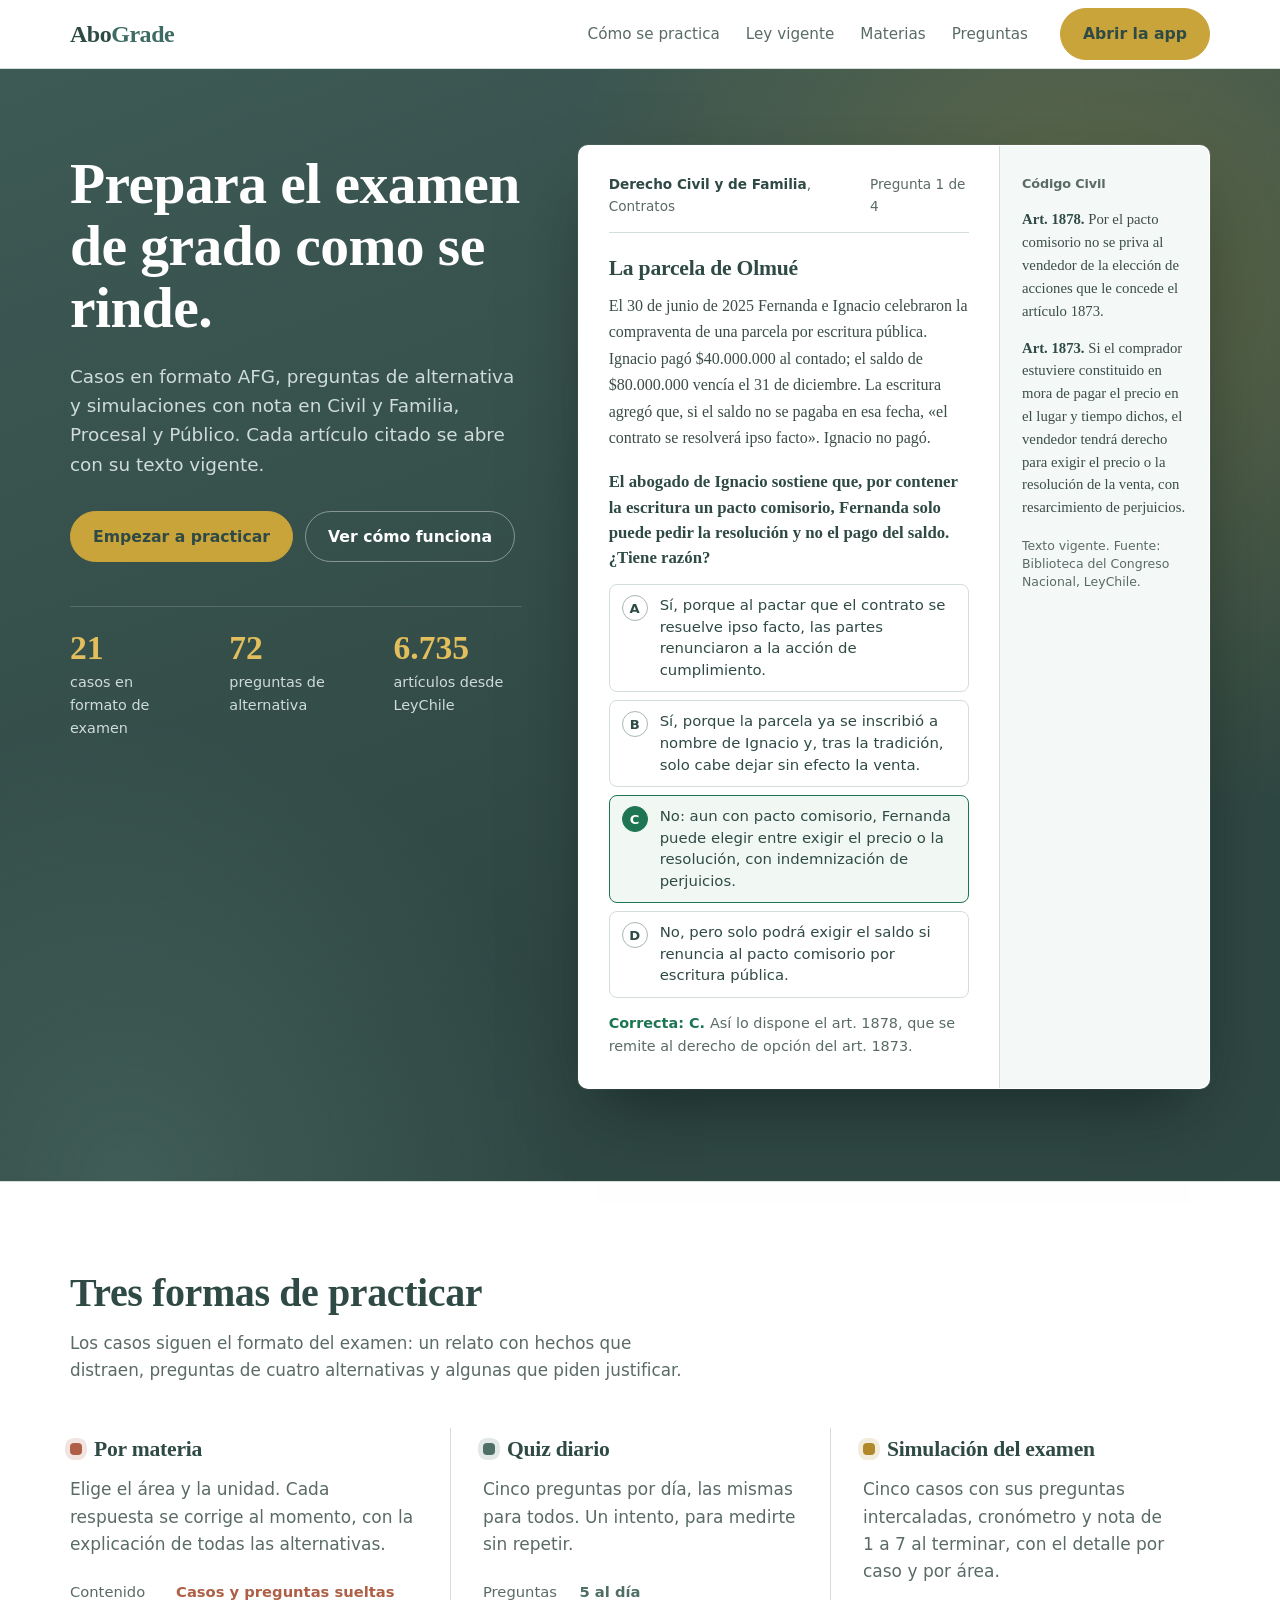
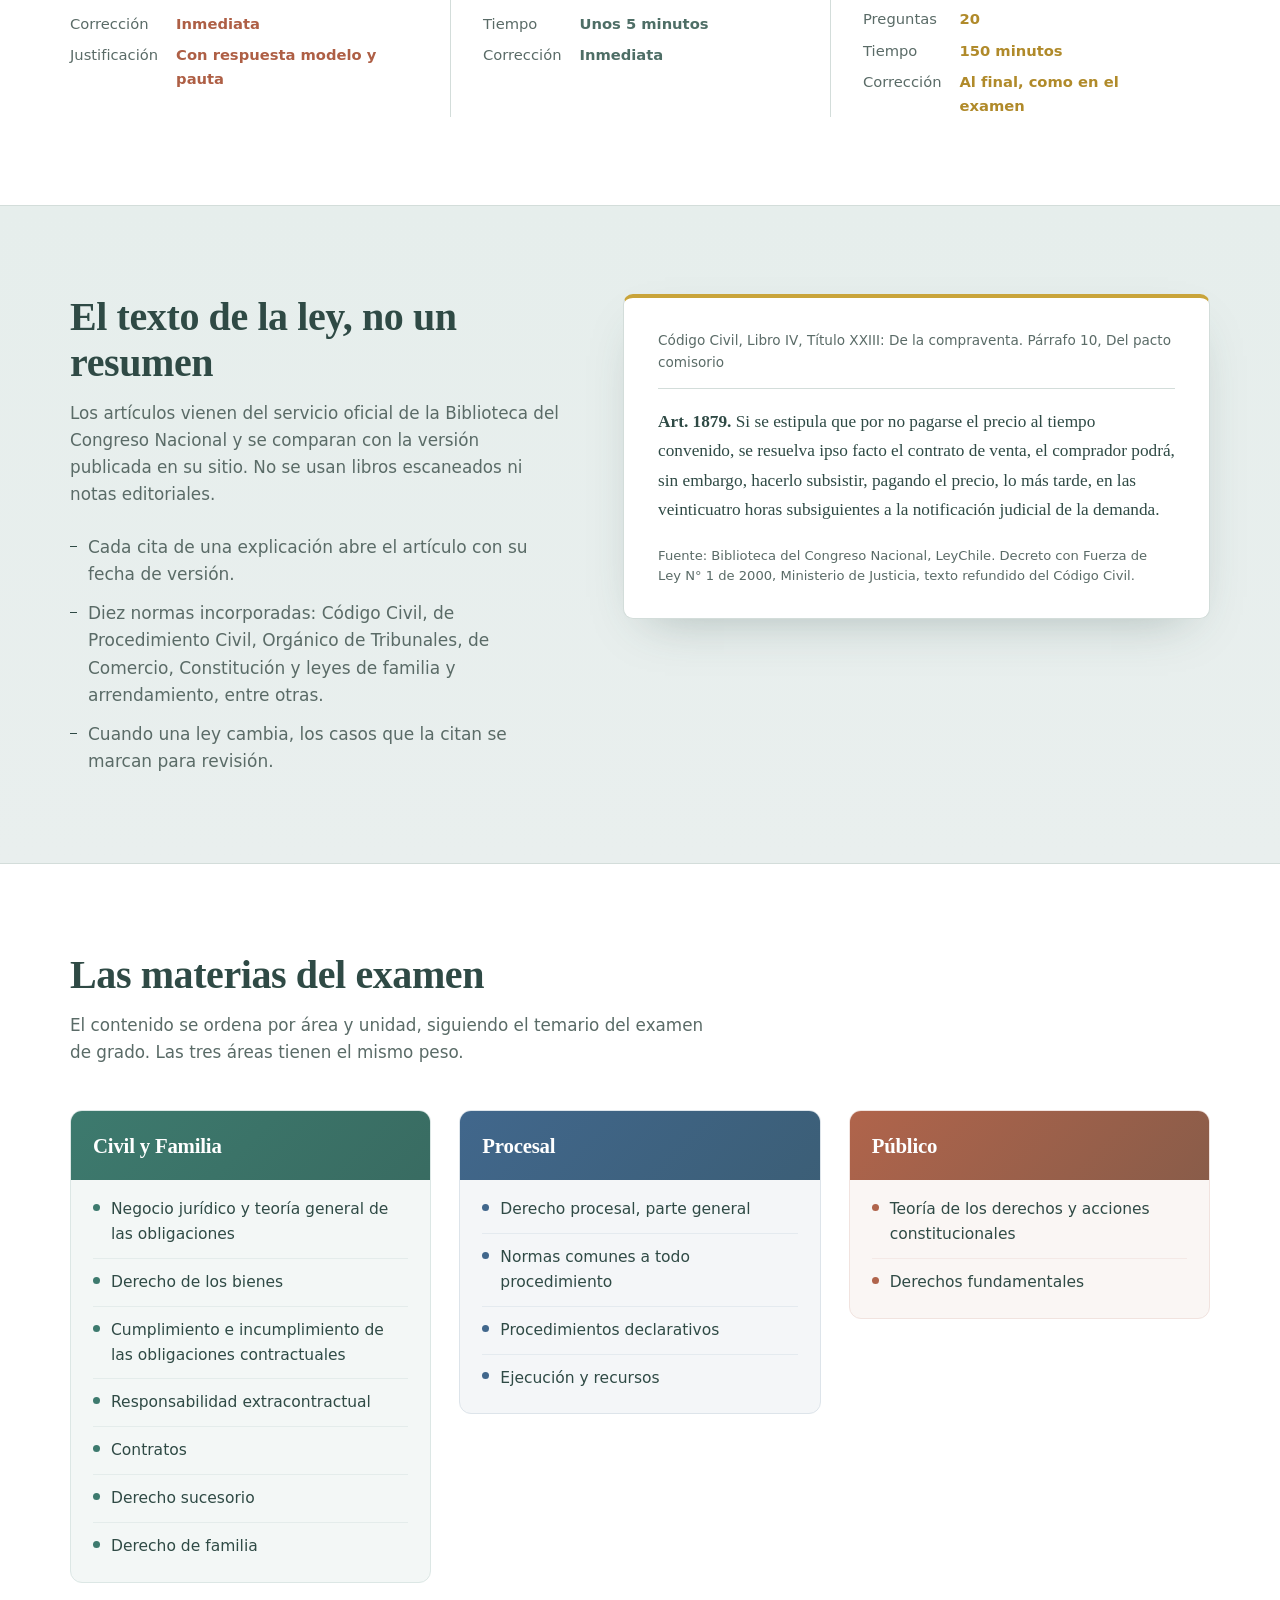
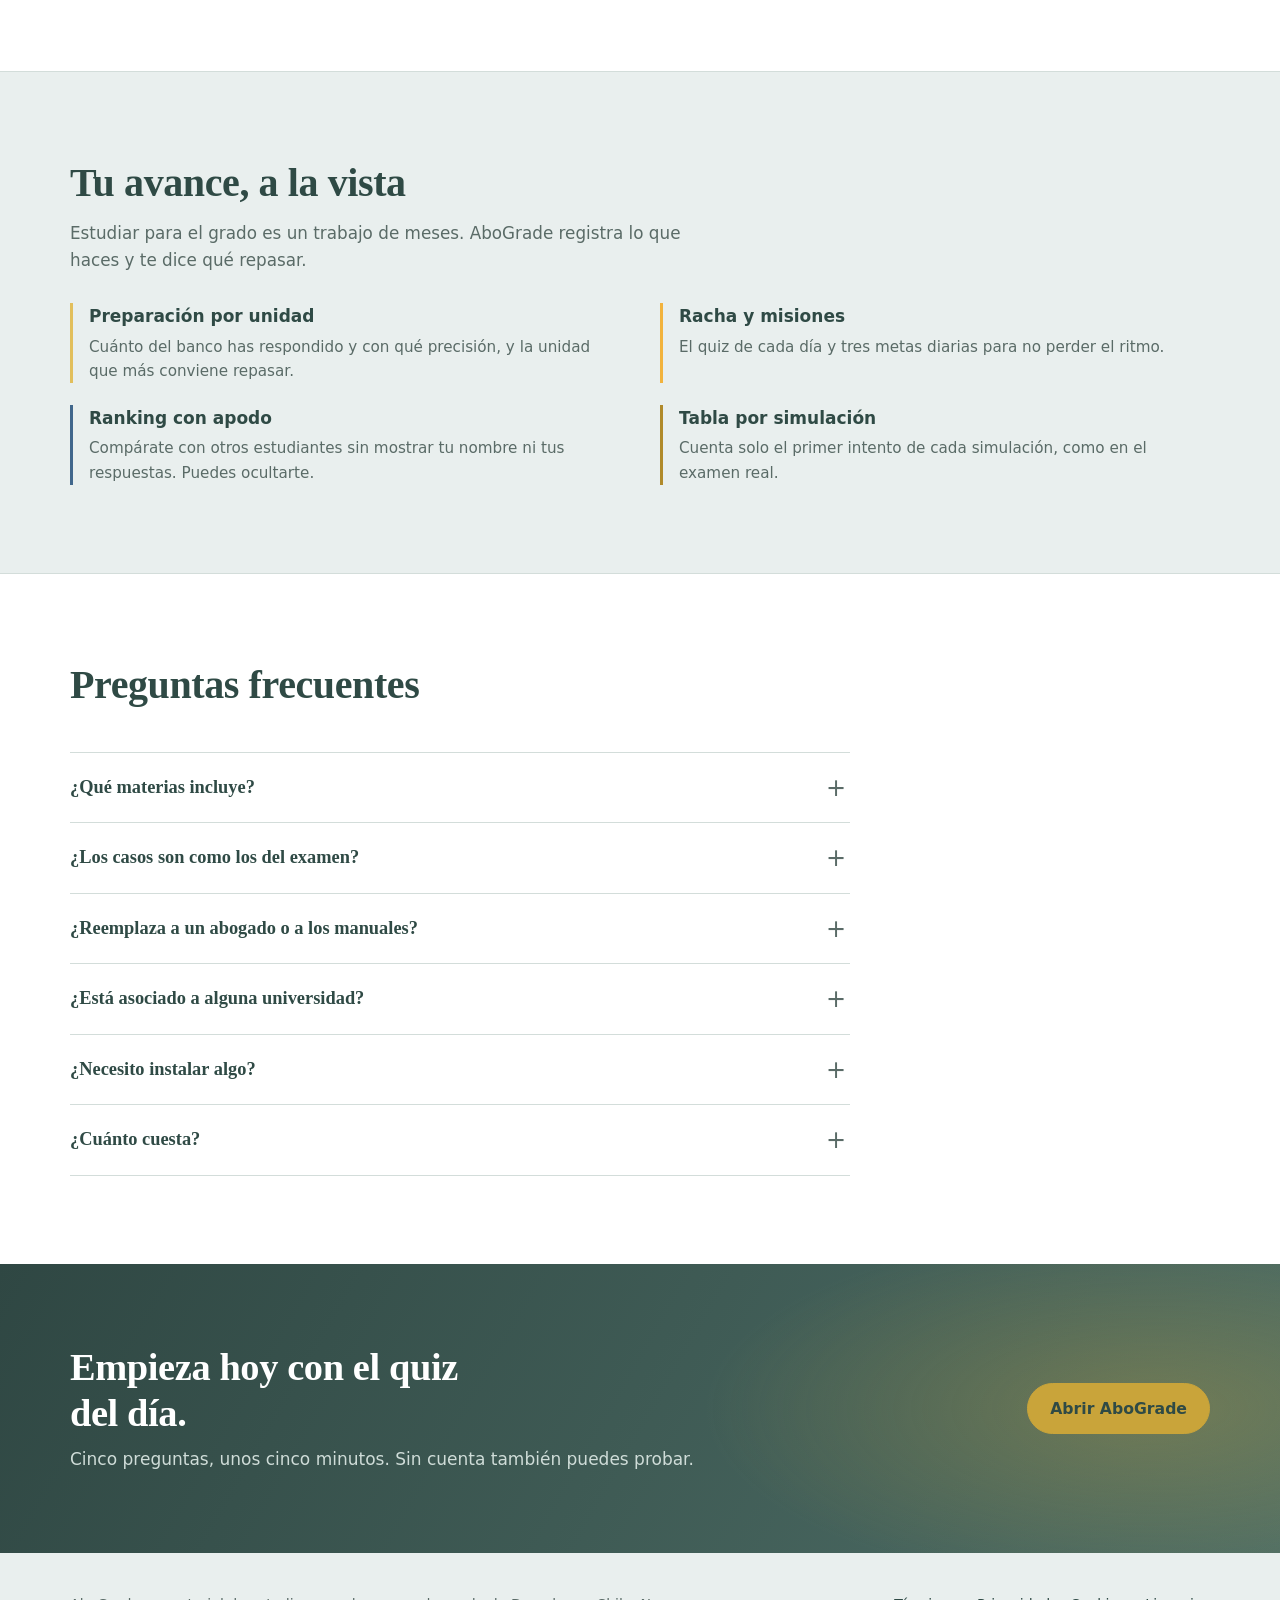
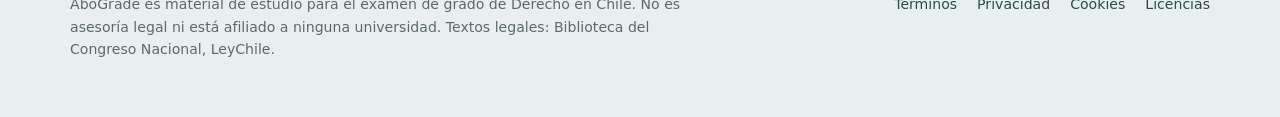
==== commit f30854af: "Actualización 2026-10-27 21:25" ====
--- a/index.html
+++ b/index.html
@@ -157,8 +157,7 @@
   .materias li::before { content: ""; position: absolute; left: 0; top: 1.15em; width: 7px; height: 7px; border-radius: 50%; background: var(--color); }
 
   /* Constancia (juego) */
-  .constancia .contenedor { display: grid; grid-template-columns: 7fr 3fr; gap: 56px; align-items: center; }
-  .constancia .encabezado { margin-bottom: 0; }
+    .constancia .encabezado { margin-bottom: 0; }
   .constancia dl { margin: 30px 0 0; display: grid; grid-template-columns: repeat(2, minmax(0, 1fr)); gap: 22px 40px; }
   .constancia dl > div { padding-left: 16px; border-left: 3px solid var(--lila); }
   .constancia dl > div:nth-child(2) { border-color: #F2B33D; }
@@ -166,7 +165,6 @@
   .constancia dl > div:nth-child(4) { border-color: var(--simulacion); }
   .constancia dt { font-weight: 600; }
   .constancia dd { margin: 4px 0 0; color: var(--gris); font-size: .95rem; }
-  .constancia img { width: 100%; max-width: 230px; display: block; margin-left: auto; border-radius: 10px; }
 
   /* Preguntas frecuentes */
   .faq { max-width: 780px; }
@@ -192,8 +190,7 @@
   footer p { max-width: 70ch; }
 
   @media (max-width: 980px) {
-    .portada .contenedor, .ley .contenedor, .constancia .contenedor { grid-template-columns: 1fr; gap: 44px; }
-    .constancia img { margin: 0; max-width: 180px; }
+    .portada .contenedor, .ley .contenedor { grid-template-columns: 1fr; gap: 44px; }
   }
   @media (max-width: 760px) {
     body { font-size: 16px; }
@@ -368,7 +365,6 @@
         <div><dt>Tabla por simulación</dt><dd>Cuenta solo el primer intento de cada simulación, como en el examen real.</dd></div>
       </dl>
     </div>
-    <img src="img/chica.png" alt="Personaje de AboGrade, que acompaña al estudiante en la app">
   </div>
 </section>
 
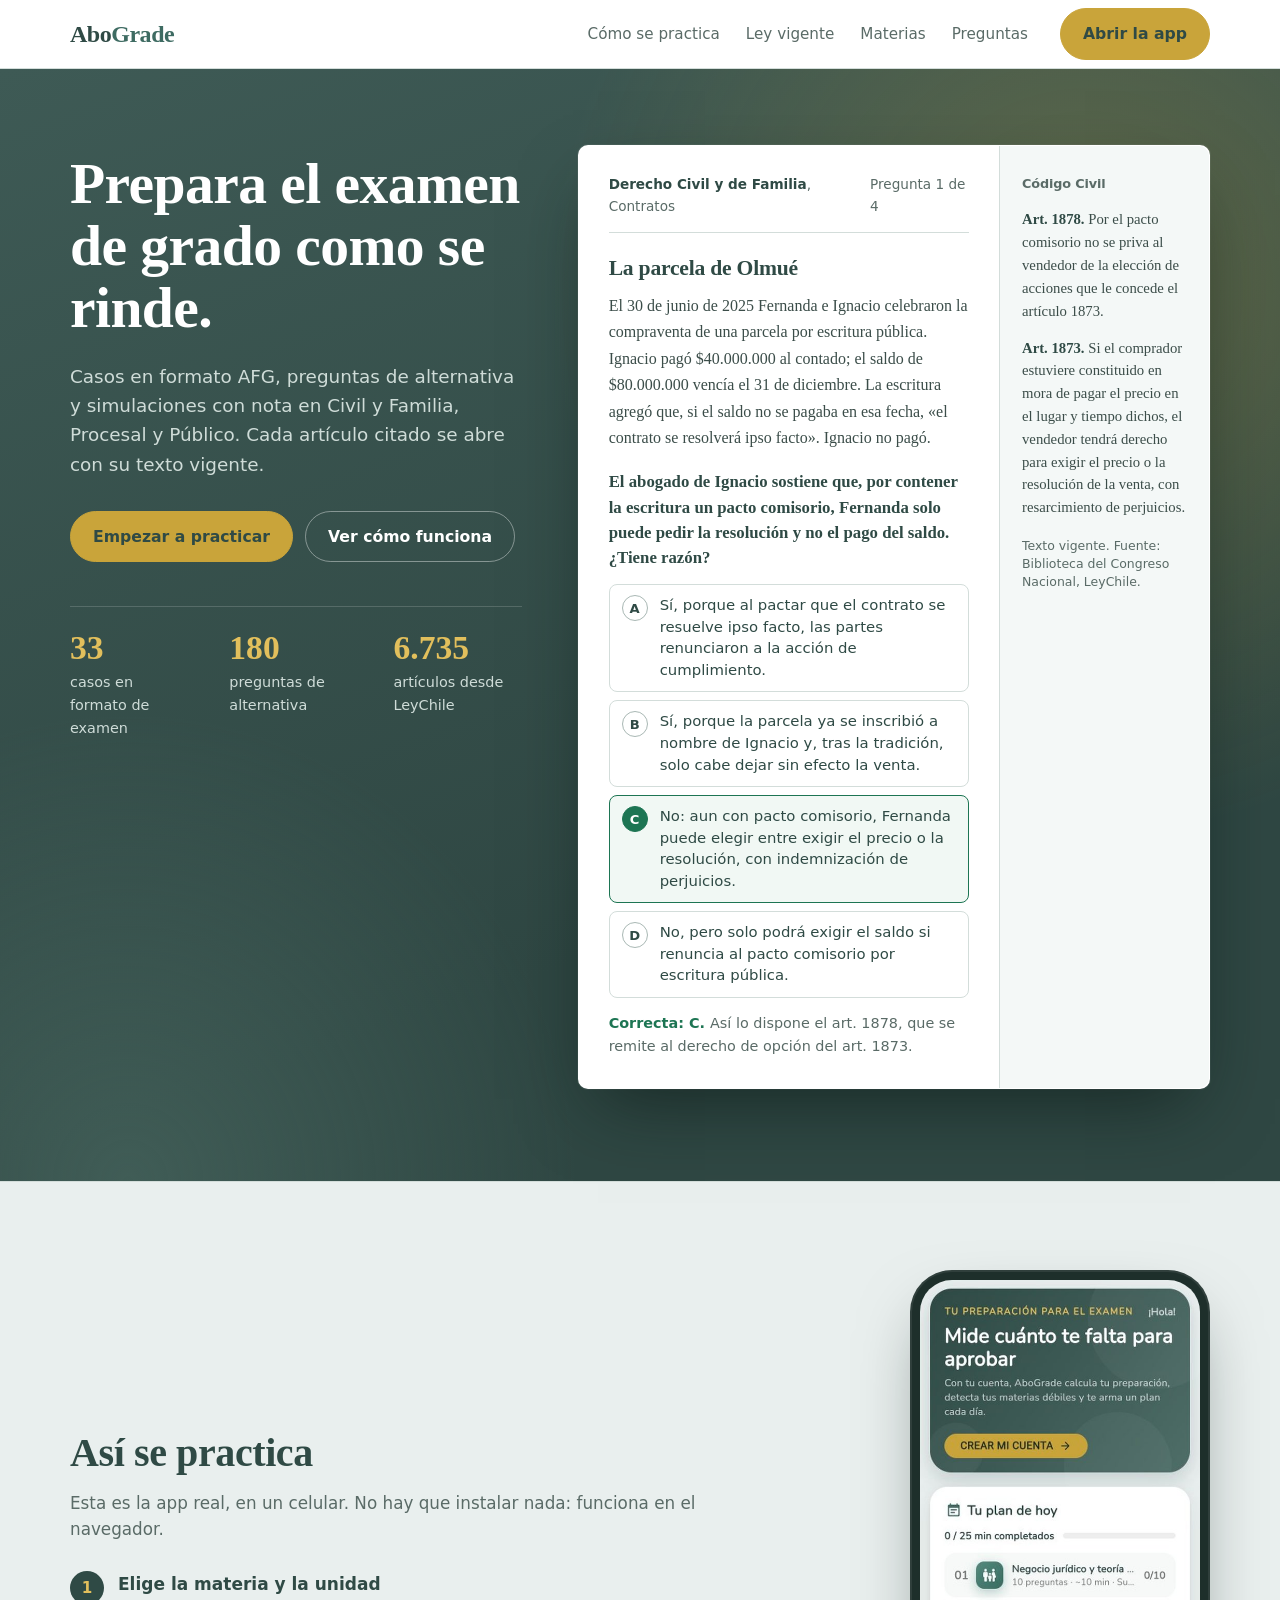
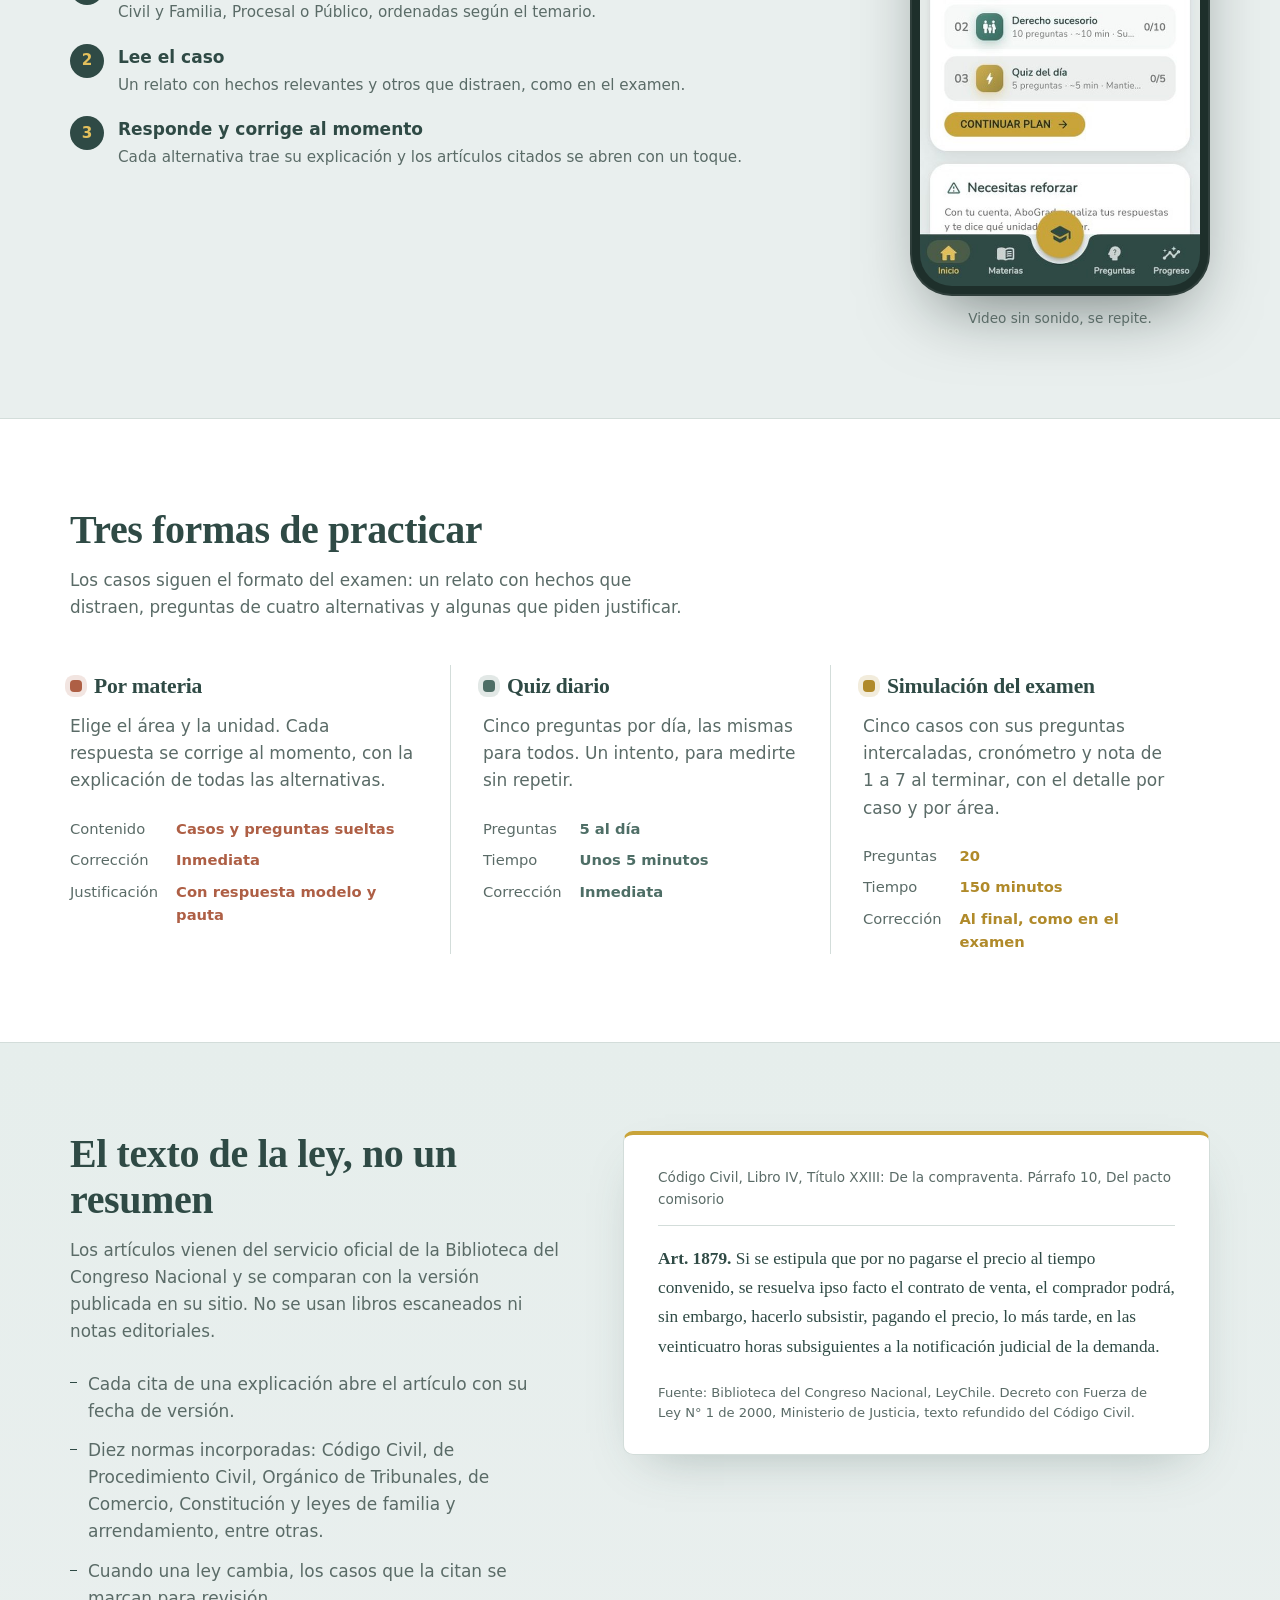
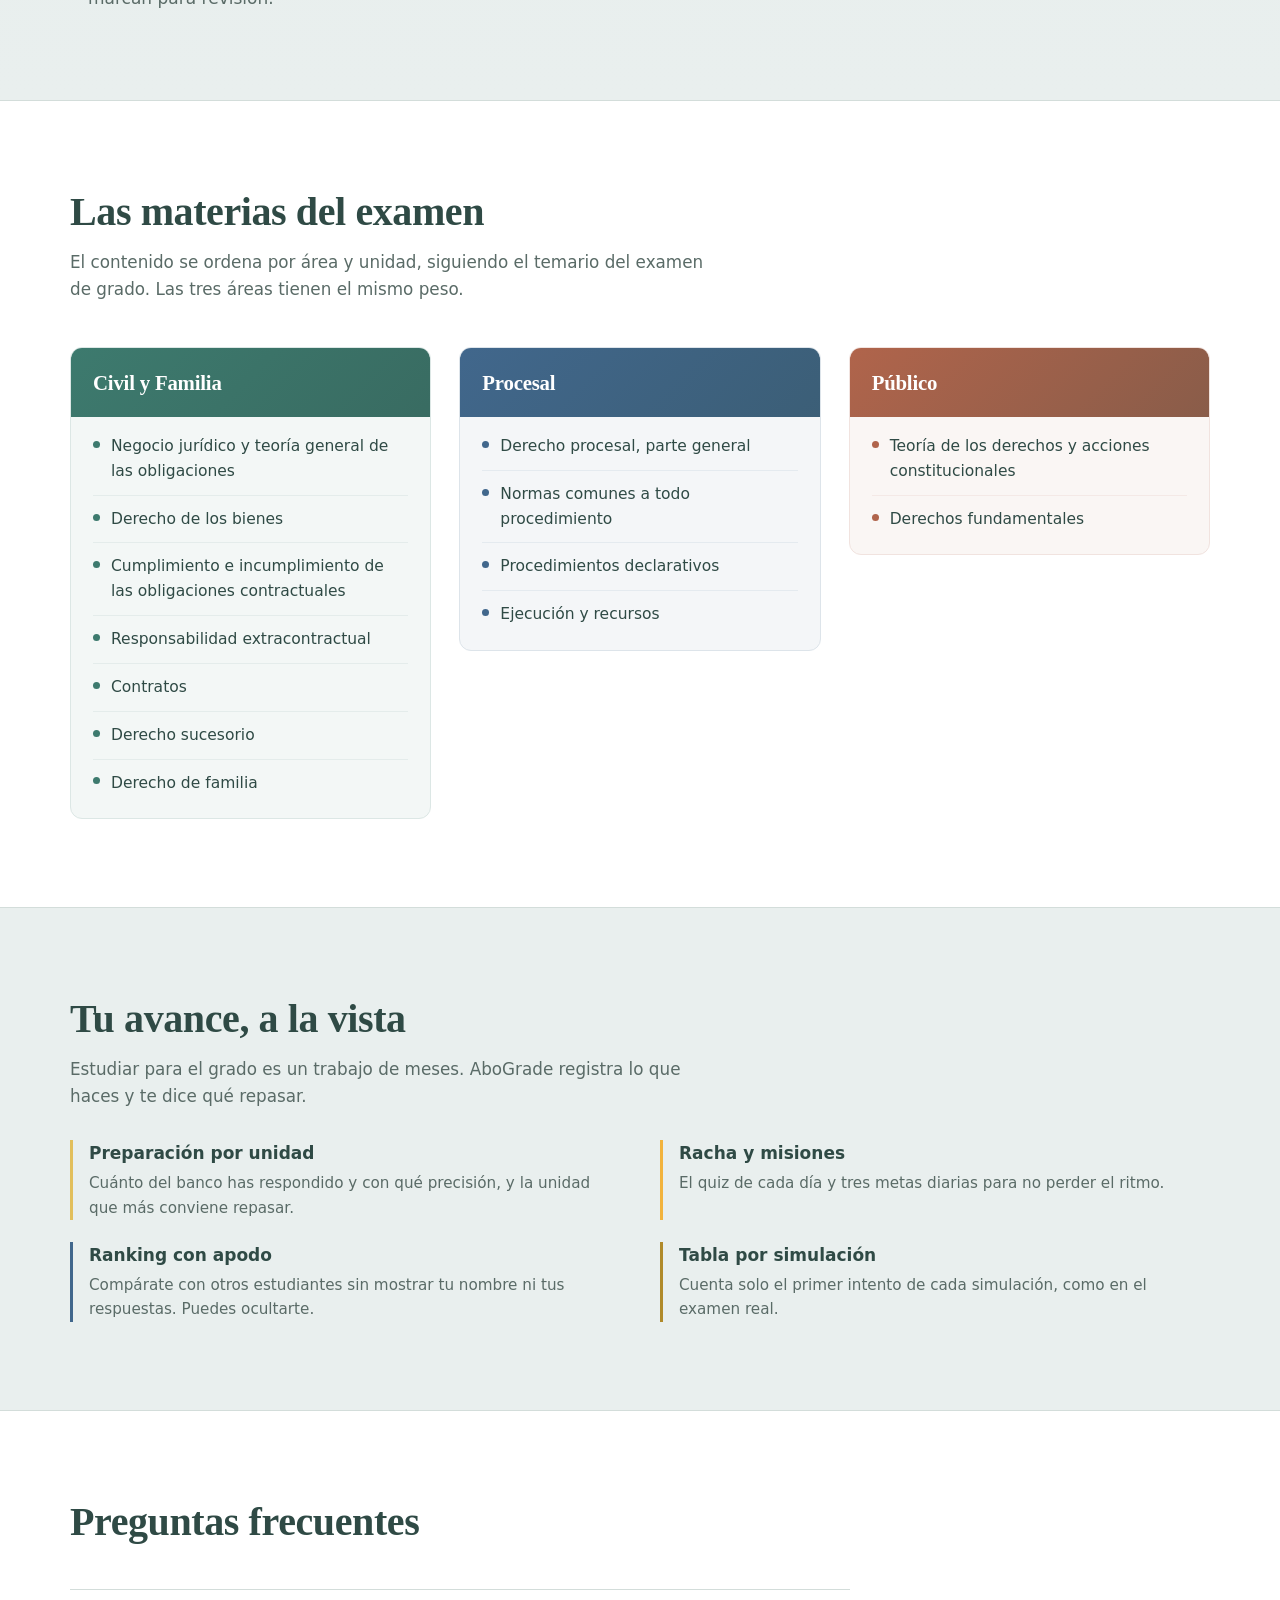
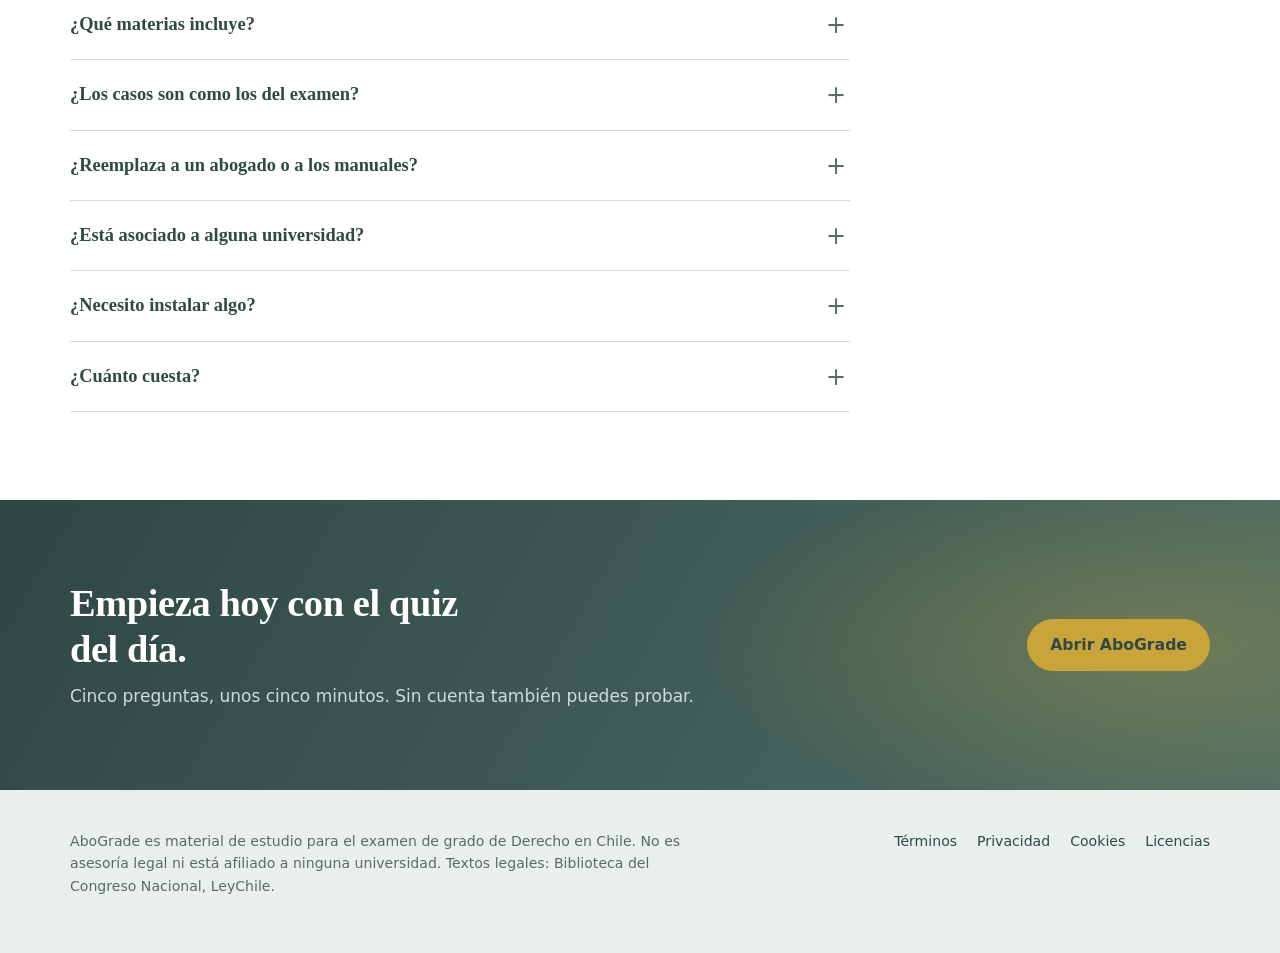
==== commit e1a2b00c: "Actualización 2026-10-27 23:08" ====
--- a/index.html
+++ b/index.html
@@ -116,6 +116,21 @@
   .encabezado h2 { font-size: clamp(1.9rem, 3.2vw, 2.5rem); line-height: 1.15; }
   .encabezado p { margin-top: 14px; color: var(--gris); font-size: 1.05rem; }
 
+  /* Así se practica: la app real en un marco de celular, con un video que se repite */
+  .demo .contenedor { display: grid; grid-template-columns: 1fr auto; gap: 64px; align-items: center; }
+  .demo .encabezado { margin-bottom: 0; }
+  .demo figure { margin: 0; }
+  .pasos { margin: 28px 0 0; padding: 0; list-style: none; counter-reset: paso; display: grid; gap: 18px; }
+  .pasos li { counter-increment: paso; display: grid; grid-template-columns: 34px 1fr; gap: 14px; align-items: start; }
+  .pasos li::before { content: counter(paso); width: 34px; height: 34px; border-radius: 50%; background: var(--tinta); color: var(--lila); font-weight: 700; display: grid; place-items: center; font-size: .95rem; }
+  .pasos b { display: block; }
+  .pasos span { color: var(--gris); font-size: .95rem; }
+  .telefono { width: 300px; padding: 10px; border-radius: 42px; background: #1E2F2B; box-shadow: 0 30px 70px -24px rgba(10,25,22,.55), inset 0 0 0 2px rgba(255,255,255,.08); }
+  .telefono video, .telefono img { display: block; width: 100%; aspect-ratio: 390 / 844; object-fit: cover; border-radius: 32px; background: var(--lila-suave); }
+  .telefono img { display: none; }
+  .demo figcaption { margin-top: 12px; text-align: center; font-size: .85rem; color: var(--gris); }
+  @media (prefers-reduced-motion: reduce) { .telefono video { display: none; } .telefono img { display: block; } }
+
   /* Tres formas de practicar: columnas separadas por una línea, con su ficha */
   .modos { display: grid; grid-template-columns: repeat(3, 1fr); }
   .modo { padding: 4px 32px 0; border-left: 1px solid var(--linea); --color: var(--tinta); }
@@ -190,7 +205,9 @@
   footer p { max-width: 70ch; }
 
   @media (max-width: 980px) {
-    .portada .contenedor, .ley .contenedor { grid-template-columns: 1fr; gap: 44px; }
+    .portada .contenedor, .ley .contenedor, .demo .contenedor { grid-template-columns: 1fr; gap: 44px; }
+    .demo figure { margin: 0 auto; }
+    .telefono { width: min(280px, 78vw); }
   }
   @media (max-width: 760px) {
     body { font-size: 16px; }
@@ -237,8 +254,8 @@
         <a class="boton secundario" href="#practica">Ver cómo funciona</a>
       </div>
       <dl class="datos">
-        <div><dt>21</dt><dd>casos en formato de examen</dd></div>
-        <div><dt>72</dt><dd>preguntas de alternativa</dd></div>
+        <div><dt>33</dt><dd>casos en formato de examen</dd></div>
+        <div><dt>180</dt><dd>preguntas de alternativa</dd></div>
         <div><dt>6.735</dt><dd>artículos desde LeyChile</dd></div>
       </dl>
     </div>
@@ -267,6 +284,30 @@
   </div>
 </section>
 
+<section class="seccion demo" id="demo">
+  <div class="contenedor">
+    <div>
+      <div class="encabezado">
+        <h2>Así se practica</h2>
+        <p>Esta es la app real, en un celular. No hay que instalar nada: funciona en el navegador.</p>
+      </div>
+      <ol class="pasos">
+        <li><div><b>Elige la materia y la unidad</b><span>Civil y Familia, Procesal o Público, ordenadas según el temario.</span></div></li>
+        <li><div><b>Lee el caso</b><span>Un relato con hechos relevantes y otros que distraen, como en el examen.</span></div></li>
+        <li><div><b>Responde y corrige al momento</b><span>Cada alternativa trae su explicación y los artículos citados se abren con un toque.</span></div></li>
+      </ol>
+    </div>
+    <figure>
+      <div class="telefono">
+        <video src="video/demo.mp4" poster="video/demo-poster.jpg" autoplay muted loop playsinline preload="metadata"
+               aria-label="Recorrido por la app: se elige una materia, se abre un caso y se responde una pregunta, que se corrige al momento."></video>
+        <img src="video/demo-poster.jpg" alt="Pantalla de inicio de la app AboGrade en un celular.">
+      </div>
+      <figcaption>Video sin sonido, se repite.</figcaption>
+    </figure>
+  </div>
+</section>
+
 <section class="seccion blanca" id="practica">
   <div class="contenedor">
     <div class="encabezado">
